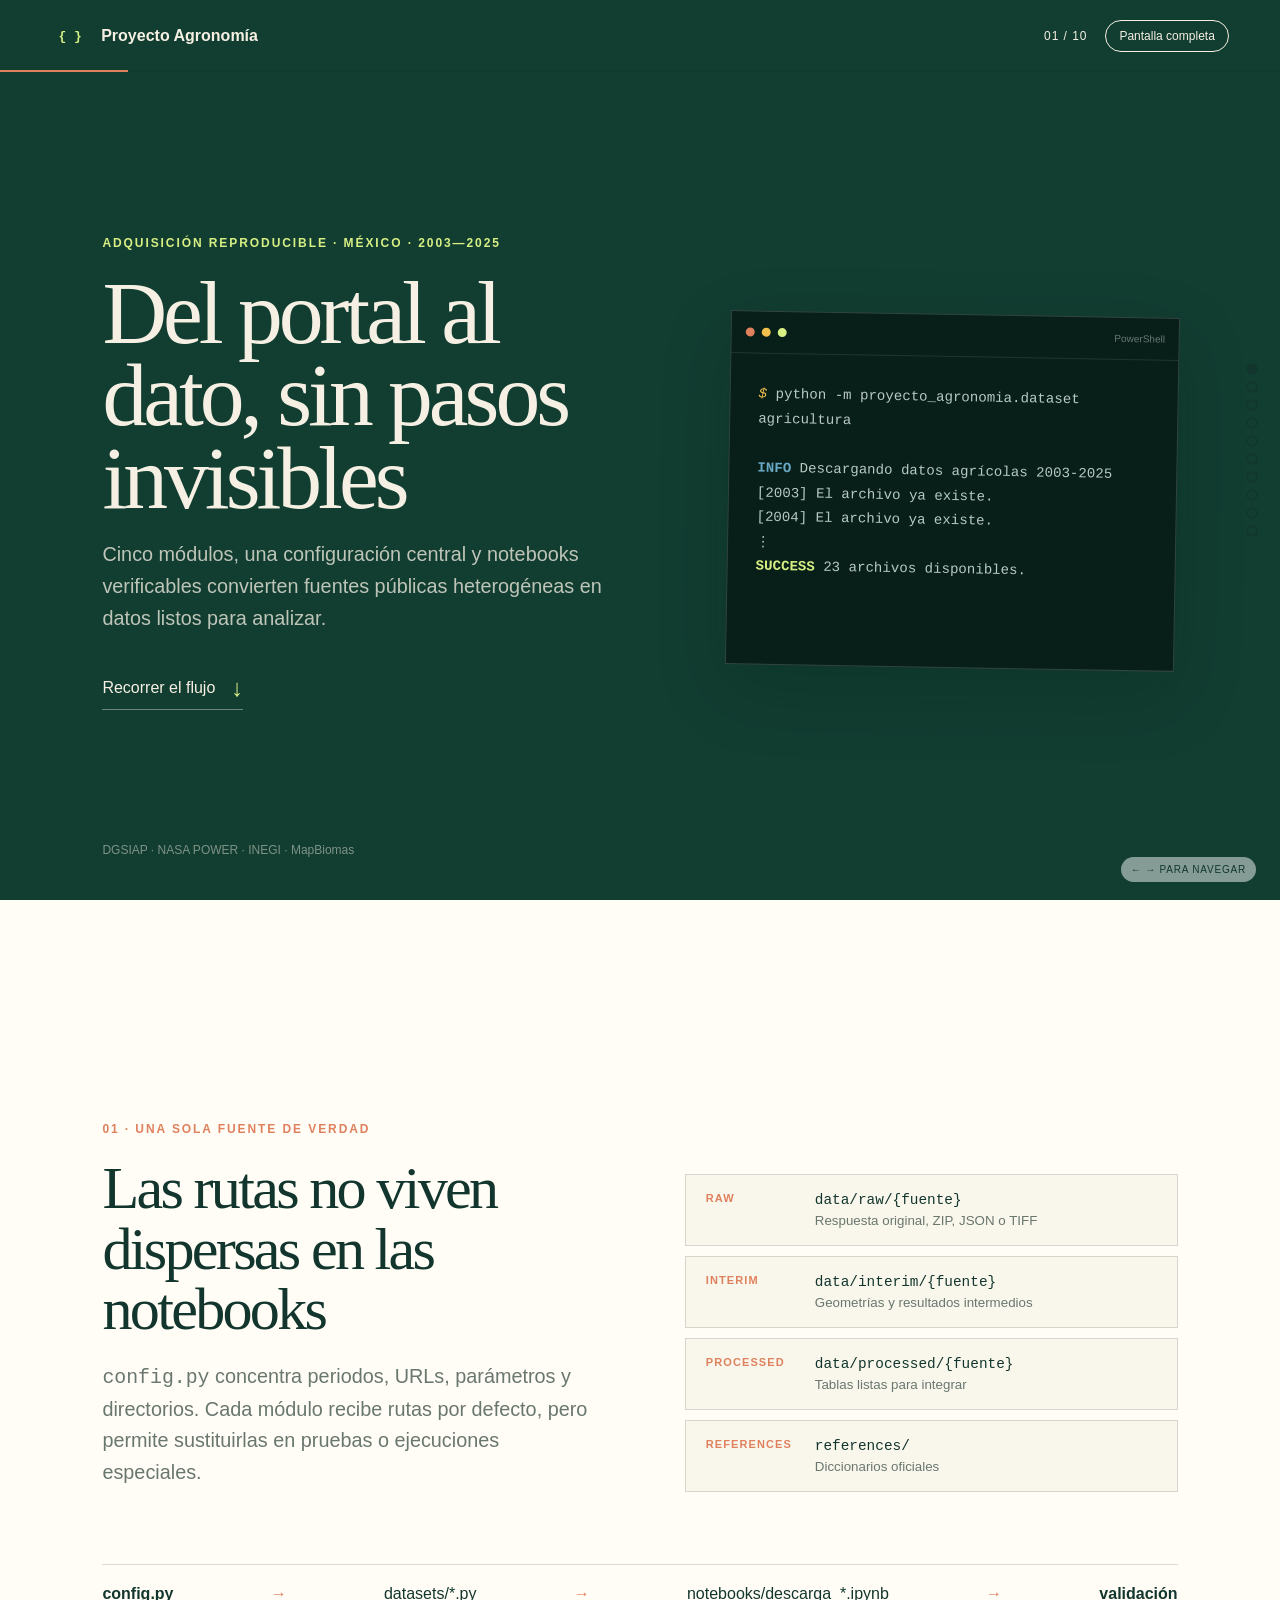
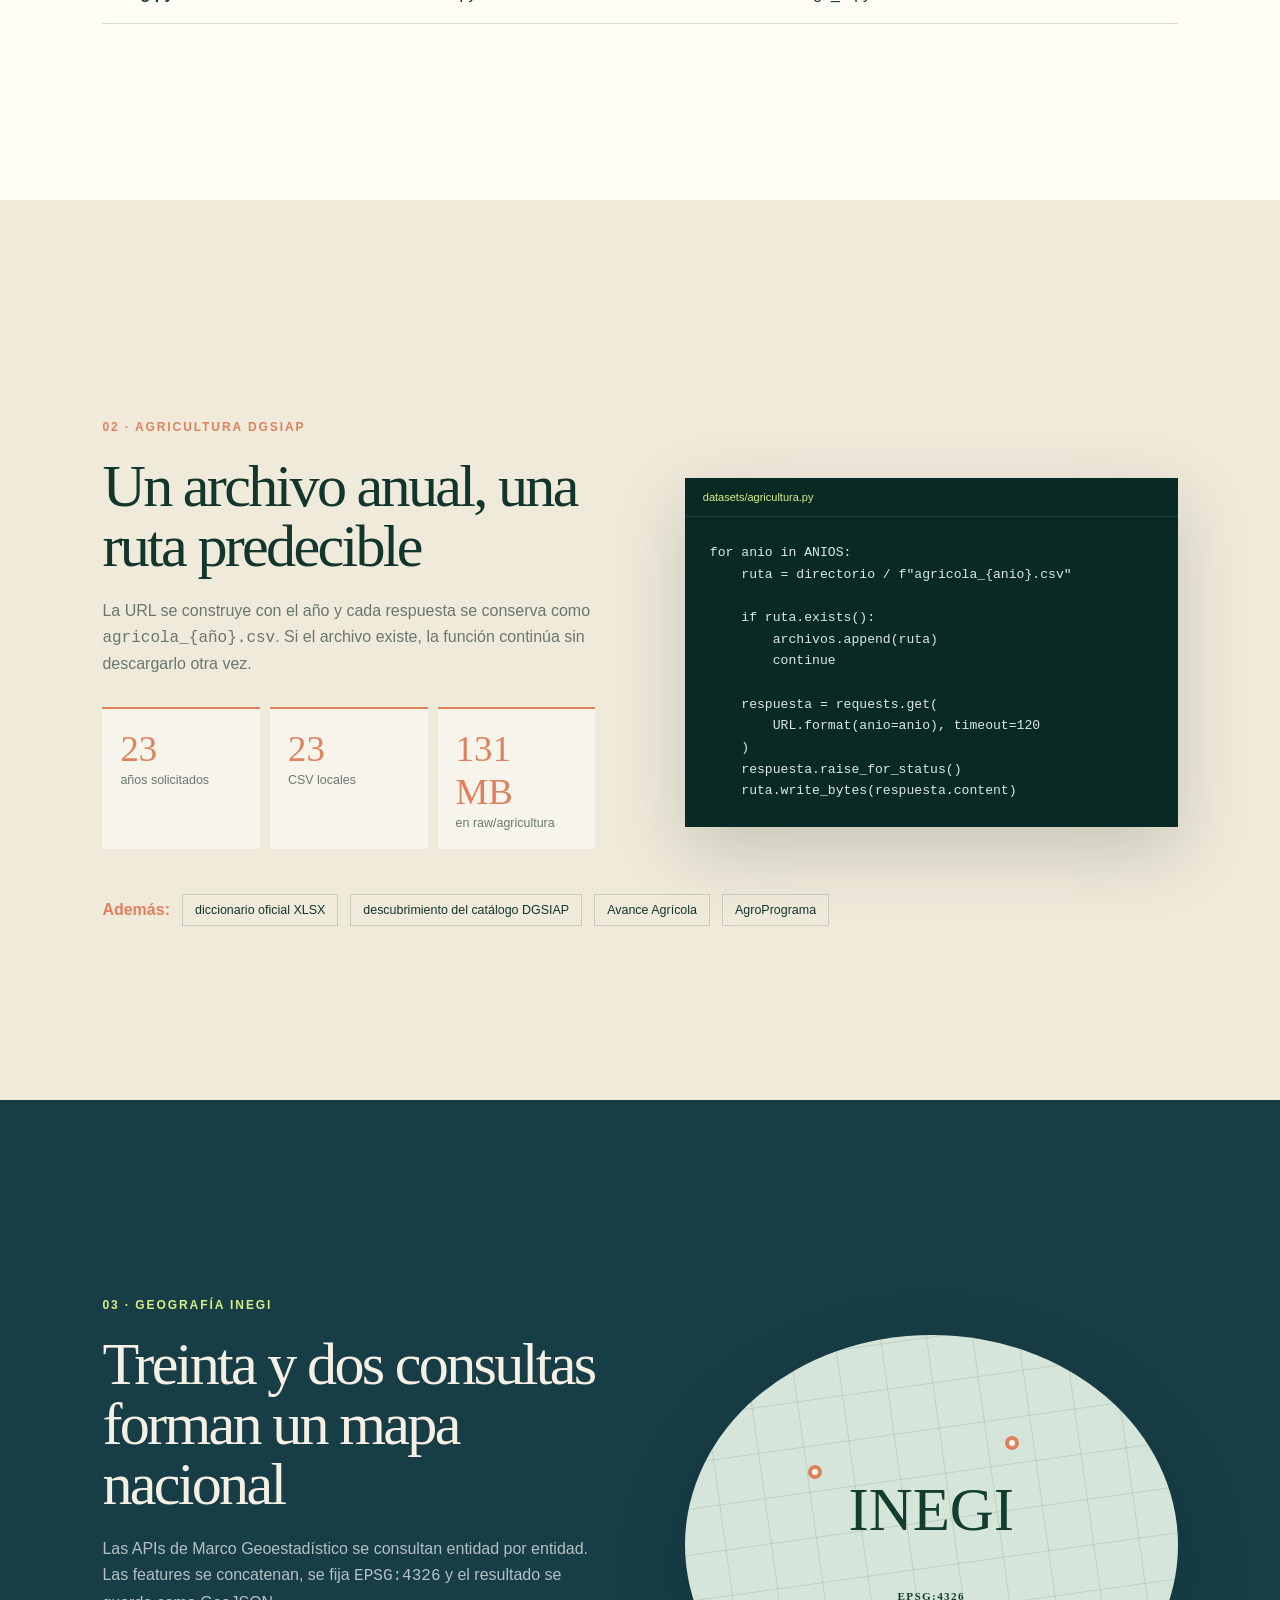
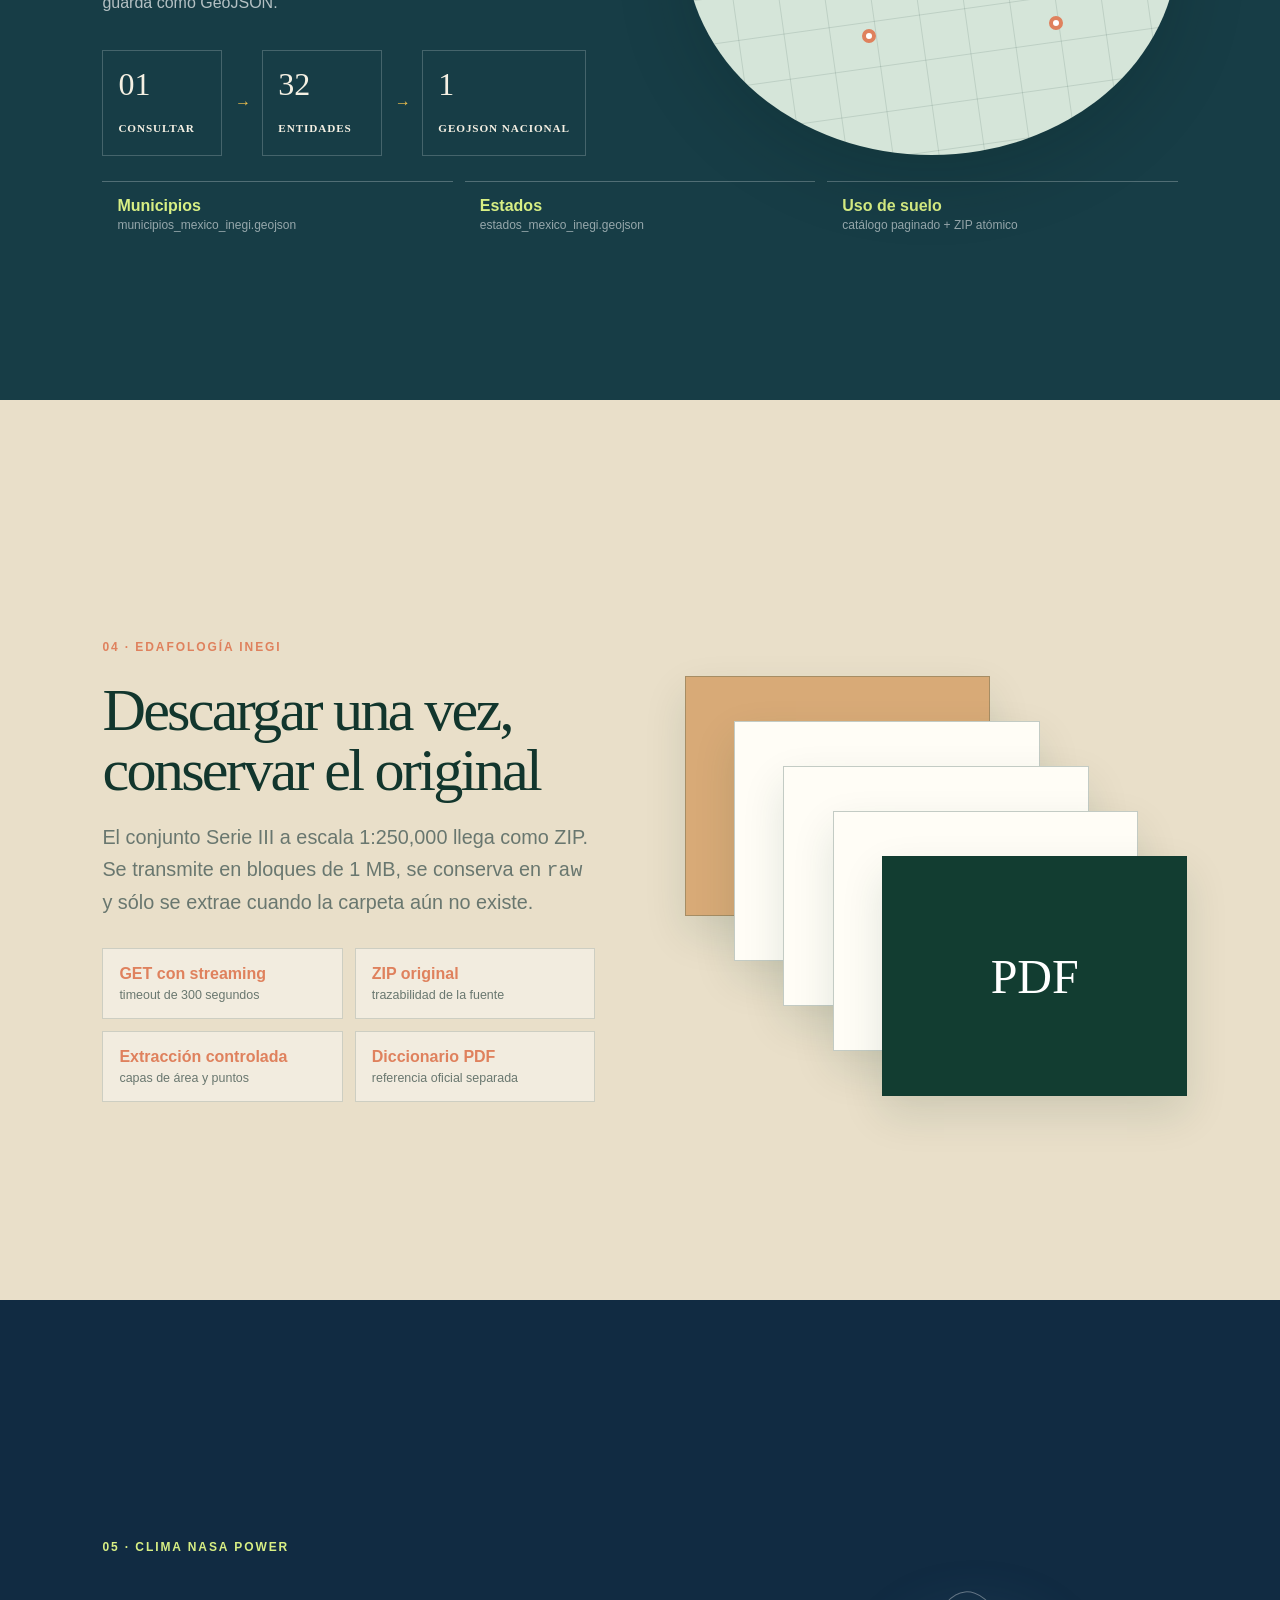
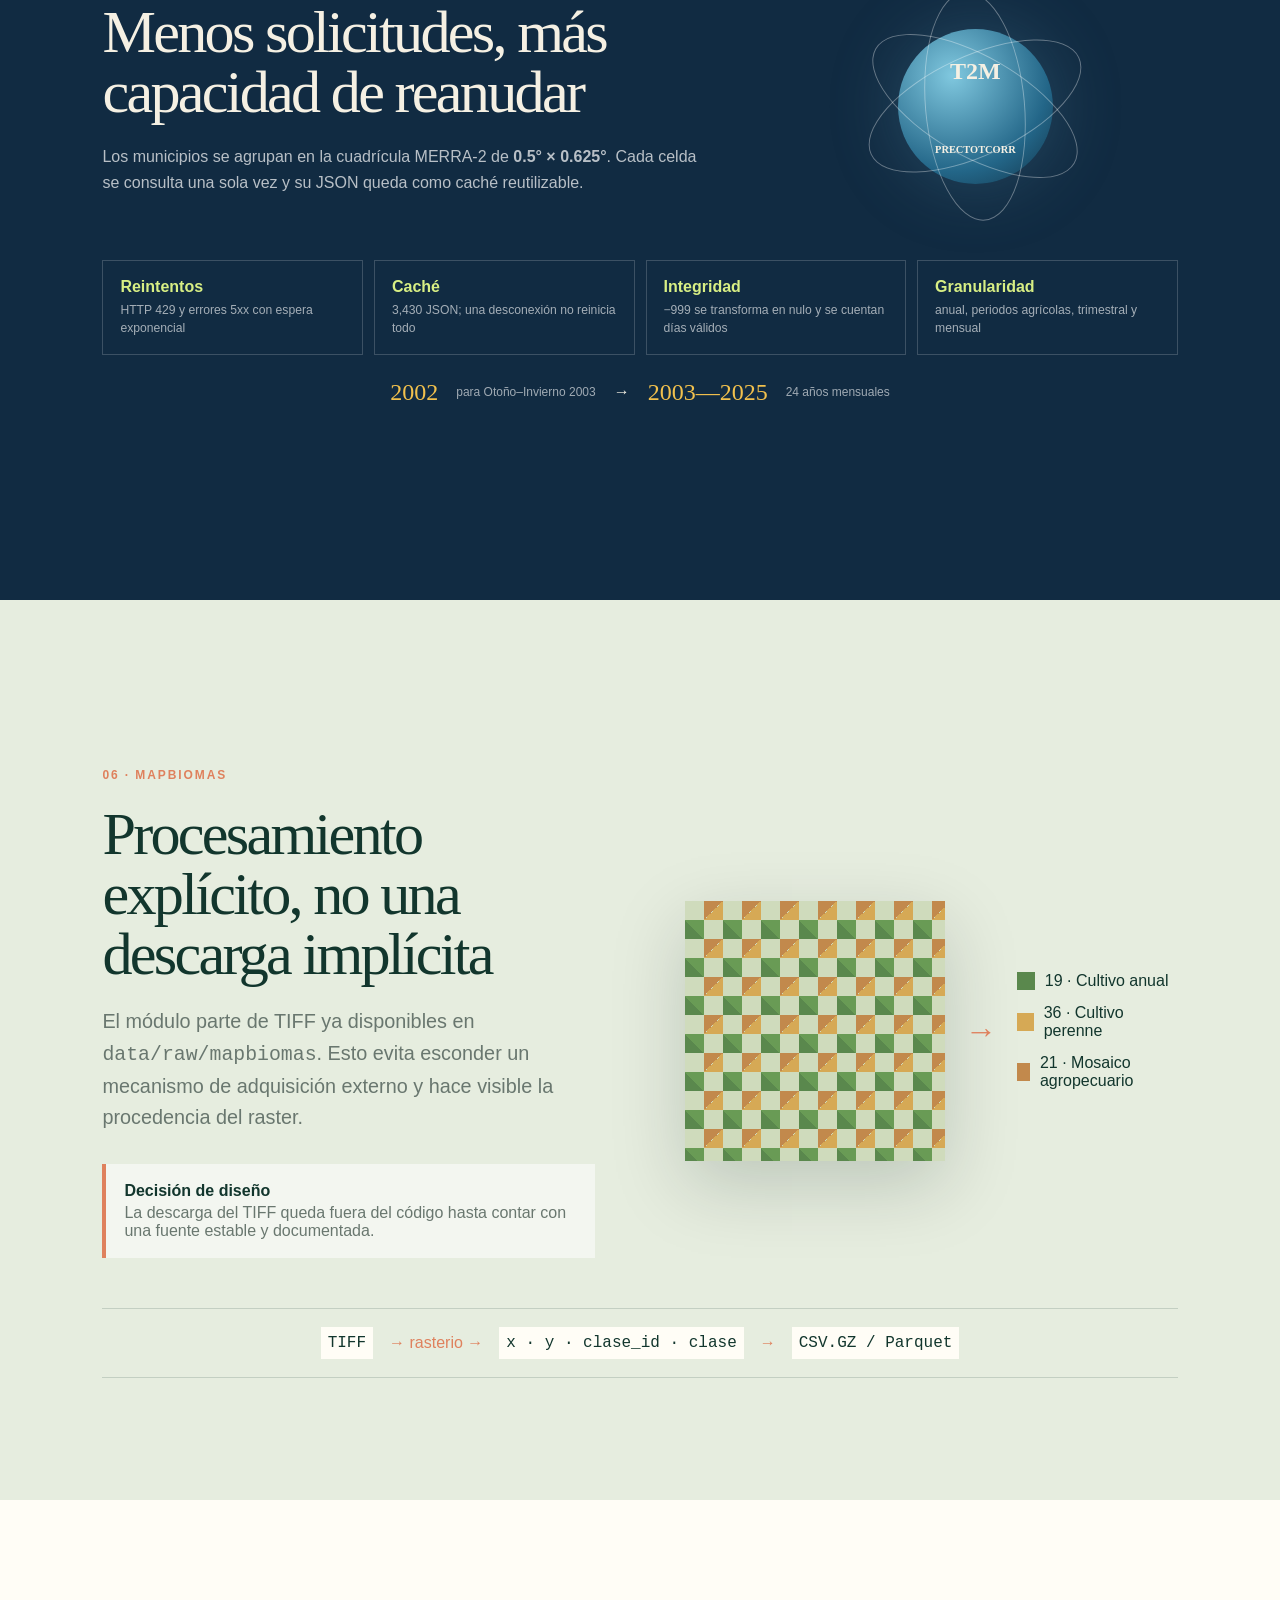
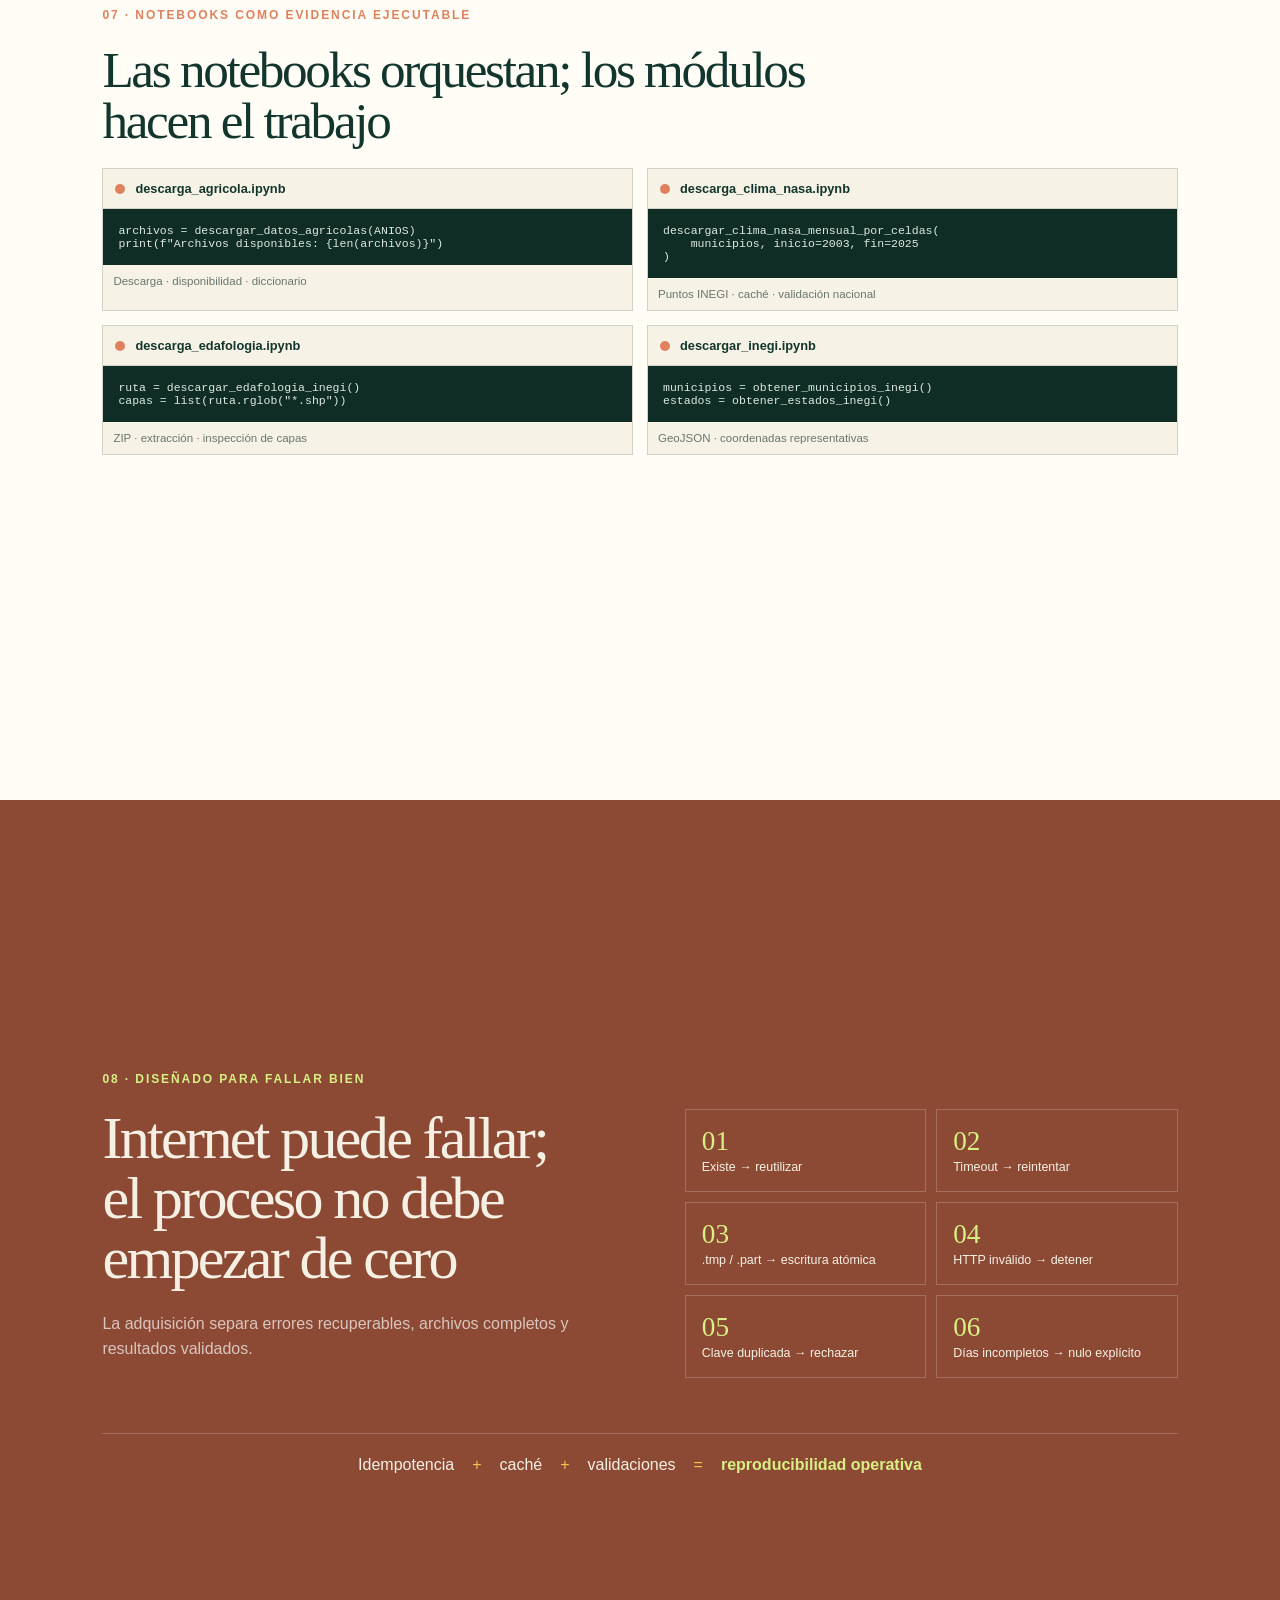
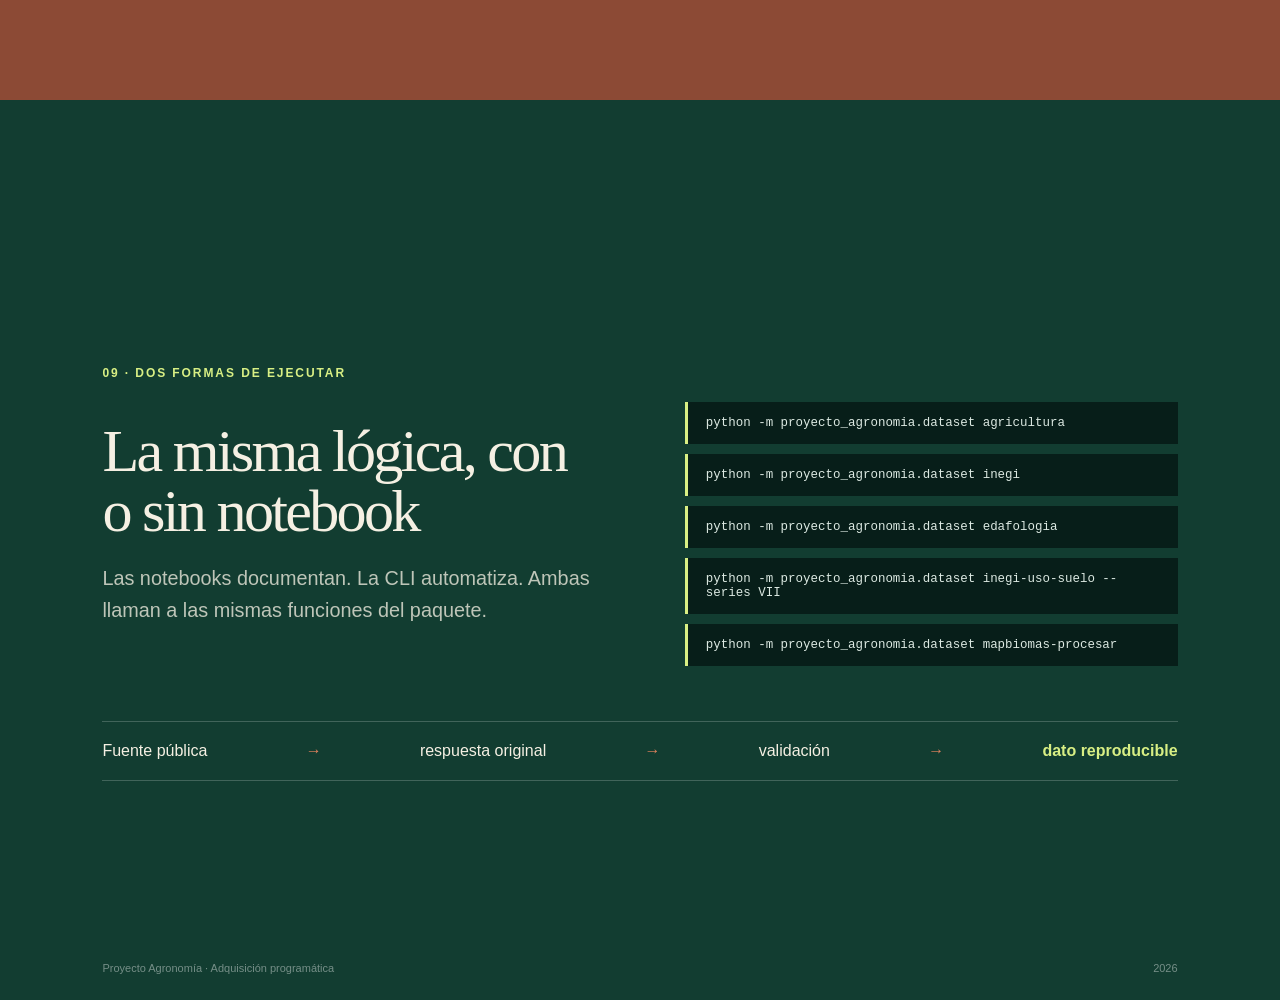
==== reports/descarga_programatica/index.html @ af489d4d "presentaciones" ====
<!doctype html>
<html lang="es">
<head>
  <meta charset="utf-8">
  <meta name="viewport" content="width=device-width, initial-scale=1">
  <meta name="description" content="Presentación técnica sobre la adquisición programática y reproducible de datos del proyecto de agronomía.">
  <title>Del portal al dato · Descarga programática</title>
  <link rel="stylesheet" href="styles.css">
</head>
<body>
  <header class="chrome">
    <a class="brand" href="#inicio"><span class="brand-mark">{ }</span><span>Proyecto Agronomía</span></a>
    <div class="chrome-actions"><span id="counter">01 / 10</span><button id="fullscreen" type="button">Pantalla completa</button></div>
    <div class="progress"><span id="progress-bar"></span></div>
  </header>

  <nav class="rail" aria-label="Secciones">
    <a href="#inicio" aria-label="Inicio"></a><a href="#arquitectura" aria-label="Arquitectura"></a>
    <a href="#agricultura" aria-label="Agricultura"></a><a href="#inegi" aria-label="INEGI"></a>
    <a href="#edafologia" aria-label="Edafología"></a><a href="#nasa" aria-label="NASA POWER"></a>
    <a href="#mapbiomas" aria-label="MapBiomas"></a><a href="#notebooks" aria-label="Notebooks"></a>
    <a href="#resiliencia" aria-label="Resiliencia"></a><a href="#reproducir" aria-label="Reproducir"></a>
  </nav>

  <main>
    <section id="inicio" class="slide hero">
      <div class="eyebrow">Adquisición reproducible · México · 2003—2025</div>
      <div class="hero-grid">
        <div>
          <h1>Del portal al dato, sin pasos invisibles</h1>
          <p class="lead">Cinco módulos, una configuración central y notebooks verificables convierten fuentes públicas heterogéneas en datos listos para analizar.</p>
          <a class="next-link" href="#arquitectura">Recorrer el flujo <span>↓</span></a>
        </div>
        <div class="terminal" aria-label="Ejemplo de ejecución">
          <div class="terminal-bar"><i></i><i></i><i></i><span>PowerShell</span></div>
          <pre><em>$</em> python -m proyecto_agronomia.dataset agricultura

<b>INFO</b> Descargando datos agrícolas 2003-2025
<span>[2003] El archivo ya existe.</span>
<span>[2004] El archivo ya existe.</span>
⋮
<strong>SUCCESS</strong> 23 archivos disponibles.</pre>
        </div>
      </div>
      <p class="source-note">DGSIAP · NASA POWER · INEGI · MapBiomas</p>
    </section>

    <section id="arquitectura" class="slide paper">
      <div class="section-number">01 · Una sola fuente de verdad</div>
      <div class="split">
        <div><h2>Las rutas no viven dispersas en las notebooks</h2><p class="lead dark"><code>config.py</code> concentra periodos, URLs, parámetros y directorios. Cada módulo recibe rutas por defecto, pero permite sustituirlas en pruebas o ejecuciones especiales.</p></div>
        <div class="config-card">
          <div><span>RAW</span><code>data/raw/{fuente}</code><small>Respuesta original, ZIP, JSON o TIFF</small></div>
          <div><span>INTERIM</span><code>data/interim/{fuente}</code><small>Geometrías y resultados intermedios</small></div>
          <div><span>PROCESSED</span><code>data/processed/{fuente}</code><small>Tablas listas para integrar</small></div>
          <div><span>REFERENCES</span><code>references/</code><small>Diccionarios oficiales</small></div>
        </div>
      </div>
      <div class="flow" aria-label="Flujo de adquisición"><b>config.py</b><i>→</i><span>datasets/*.py</span><i>→</i><span>notebooks/descarga_*.ipynb</span><i>→</i><strong>validación</strong></div>
    </section>

    <section id="agricultura" class="slide agriculture">
      <div class="section-number">02 · Agricultura DGSIAP</div>
      <div class="source-layout">
        <div>
          <h2>Un archivo anual, una ruta predecible</h2>
          <p>La URL se construye con el año y cada respuesta se conserva como <code>agricola_{año}.csv</code>. Si el archivo existe, la función continúa sin descargarlo otra vez.</p>
          <div class="kpis"><article><strong>23</strong><span>años solicitados</span></article><article><strong>23</strong><span>CSV locales</span></article><article><strong>131 MB</strong><span>en raw/agricultura</span></article></div>
        </div>
        <div class="code-card"><div class="file-label">datasets/agricultura.py</div><pre><code>for anio in ANIOS:
    ruta = directorio / f"agricola_{anio}.csv"

    if ruta.exists():
        archivos.append(ruta)
        continue

    respuesta = requests.get(
        URL.format(anio=anio), timeout=120
    )
    respuesta.raise_for_status()
    ruta.write_bytes(respuesta.content)</code></pre></div>
      </div>
      <div class="evidence"><b>Además:</b><span>diccionario oficial XLSX</span><span>descubrimiento del catálogo DGSIAP</span><span>Avance Agrícola</span><span>AgroPrograma</span></div>
    </section>

    <section id="inegi" class="slide geo-slide">
      <div class="section-number light">03 · Geografía INEGI</div>
      <div class="source-layout">
        <div>
          <h2>Treinta y dos consultas forman un mapa nacional</h2>
          <p>Las APIs de Marco Geoestadístico se consultan entidad por entidad. Las features se concatenan, se fija <code>EPSG:4326</code> y el resultado se guarda como GeoJSON.</p>
          <div class="geo-steps"><span>01<br><b>consultar</b></span><i>→</i><span>32<br><b>entidades</b></span><i>→</i><span>1<br><b>GeoJSON nacional</b></span></div>
        </div>
        <div class="map-motif" aria-hidden="true"><div class="map-grid"></div><span class="pin p1"></span><span class="pin p2"></span><span class="pin p3"></span><span class="pin p4"></span><b>INEGI<br><small>EPSG:4326</small></b></div>
      </div>
      <div class="dual-note"><article><b>Municipios</b><span>municipios_mexico_inegi.geojson</span></article><article><b>Estados</b><span>estados_mexico_inegi.geojson</span></article><article><b>Uso de suelo</b><span>catálogo paginado + ZIP atómico</span></article></div>
    </section>

    <section id="edafologia" class="slide soil-slide">
      <div class="section-number">04 · Edafología INEGI</div>
      <div class="soil-layout">
        <div>
          <h2>Descargar una vez, conservar el original</h2>
          <p class="lead dark">El conjunto Serie III a escala 1:250,000 llega como ZIP. Se transmite en bloques de 1 MB, se conserva en <code>raw</code> y sólo se extrae cuando la carpeta aún no existe.</p>
          <ol class="pipeline-list"><li><b>GET con streaming</b><span>timeout de 300 segundos</span></li><li><b>ZIP original</b><span>trazabilidad de la fuente</span></li><li><b>Extracción controlada</b><span>capas de área y puntos</span></li><li><b>Diccionario PDF</b><span>referencia oficial separada</span></li></ol>
        </div>
        <div class="soil-stack"><div>ZIP<br><small>487.5 MB en raw</small></div><div>SHP</div><div>DBF</div><div>PRJ</div><div>PDF</div></div>
      </div>
    </section>

    <section id="nasa" class="slide nasa-slide">
      <div class="section-number light">05 · Clima NASA POWER</div>
      <div class="nasa-grid">
        <div><h2>Menos solicitudes, más capacidad de reanudar</h2><p>Los municipios se agrupan en la cuadrícula MERRA-2 de <b>0.5° × 0.625°</b>. Cada celda se consulta una sola vez y su JSON queda como caché reutilizable.</p></div>
        <div class="orbit"><div class="earth">T2M<br><span>PRECTOTCORR</span></div><i></i><i></i><i></i></div>
      </div>
      <div class="nasa-cards">
        <article><b>Reintentos</b><span>HTTP 429 y errores 5xx con espera exponencial</span></article>
        <article><b>Caché</b><span>3,430 JSON; una desconexión no reinicia todo</span></article>
        <article><b>Integridad</b><span>−999 se transforma en nulo y se cuentan días válidos</span></article>
        <article><b>Granularidad</b><span>anual, periodos agrícolas, trimestral y mensual</span></article>
      </div>
      <div class="calendar"><span>2002</span><i>para Otoño–Invierno 2003</i><b>→</b><span>2003—2025</span><i>24 años mensuales</i></div>
    </section>

    <section id="mapbiomas" class="slide mapbiomas-slide">
      <div class="section-number">06 · MapBiomas</div>
      <div class="split">
        <div><h2>Procesamiento explícito, no una descarga implícita</h2><p class="lead dark">El módulo parte de TIFF ya disponibles en <code>data/raw/mapbiomas</code>. Esto evita esconder un mecanismo de adquisición externo y hace visible la procedencia del raster.</p><div class="truth-note"><b>Decisión de diseño</b><span>La descarga del TIFF queda fuera del código hasta contar con una fuente estable y documentada.</span></div></div>
        <div class="raster-demo"><div class="pixels"></div><div class="raster-arrow">→</div><div class="class-list"><span><i class="annual"></i>19 · Cultivo anual</span><span><i class="perennial"></i>36 · Cultivo perenne</span><span><i class="mosaic"></i>21 · Mosaico agropecuario</span></div></div>
      </div>
      <div class="output-line"><code>TIFF</code><i>→ rasterio →</i><code>x · y · clase_id · clase</code><i>→</i><code>CSV.GZ / Parquet</code></div>
    </section>

    <section id="notebooks" class="slide notebook-slide">
      <div class="section-number">07 · Notebooks como evidencia ejecutable</div>
      <h2>Las notebooks orquestan; los módulos hacen el trabajo</h2>
      <div class="notebook-grid">
        <article><div class="nb-head"><i></i><b>descarga_agricola.ipynb</b></div><pre><code>archivos = descargar_datos_agricolas(ANIOS)
print(f"Archivos disponibles: {len(archivos)}")</code></pre><span>Descarga · disponibilidad · diccionario</span></article>
        <article><div class="nb-head"><i></i><b>descarga_clima_nasa.ipynb</b></div><pre><code>descargar_clima_nasa_mensual_por_celdas(
    municipios, inicio=2003, fin=2025
)</code></pre><span>Puntos INEGI · caché · validación nacional</span></article>
        <article><div class="nb-head"><i></i><b>descarga_edafologia.ipynb</b></div><pre><code>ruta = descargar_edafologia_inegi()
capas = list(ruta.rglob("*.shp"))</code></pre><span>ZIP · extracción · inspección de capas</span></article>
        <article><div class="nb-head"><i></i><b>descargar_inegi.ipynb</b></div><pre><code>municipios = obtener_municipios_inegi()
estados = obtener_estados_inegi()</code></pre><span>GeoJSON · coordenadas representativas</span></article>
      </div>
    </section>

    <section id="resiliencia" class="slide resilience-slide">
      <div class="section-number light">08 · Diseñado para fallar bien</div>
      <div class="resilience-layout">
        <div><h2>Internet puede fallar; el proceso no debe empezar de cero</h2><p>La adquisición separa errores recuperables, archivos completos y resultados validados.</p></div>
        <div class="checks"><article><b>01</b><span>Existe → reutilizar</span></article><article><b>02</b><span>Timeout → reintentar</span></article><article><b>03</b><span>.tmp / .part → escritura atómica</span></article><article><b>04</b><span>HTTP inválido → detener</span></article><article><b>05</b><span>Clave duplicada → rechazar</span></article><article><b>06</b><span>Días incompletos → nulo explícito</span></article></div>
      </div>
      <div class="principle">Idempotencia <i>+</i> caché <i>+</i> validaciones <i>=</i> <strong>reproducibilidad operativa</strong></div>
    </section>

    <section id="reproducir" class="slide final">
      <div class="section-number light">09 · Dos formas de ejecutar</div>
      <div class="final-grid">
        <div><h2>La misma lógica, con o sin notebook</h2><p class="lead">Las notebooks documentan. La CLI automatiza. Ambas llaman a las mismas funciones del paquete.</p></div>
        <div class="commands"><code>python -m proyecto_agronomia.dataset agricultura</code><code>python -m proyecto_agronomia.dataset inegi</code><code>python -m proyecto_agronomia.dataset edafologia</code><code>python -m proyecto_agronomia.dataset inegi-uso-suelo --series VII</code><code>python -m proyecto_agronomia.dataset mapbiomas-procesar</code></div>
      </div>
      <div class="closing"><span>Fuente pública</span><i>→</i><span>respuesta original</span><i>→</i><span>validación</span><i>→</i><b>dato reproducible</b></div>
      <footer><span>Proyecto Agronomía · Adquisición programática</span><span>2026</span></footer>
    </section>
  </main>
  <div class="keyboard-hint">← → para navegar</div>
  <script src="app.js"></script>
</body>
</html>
---- reports/descarga_programatica/styles.css ----
:root{--ink:#12362d;--forest:#123d31;--deep:#092a24;--cream:#f5f0e3;--paper:#fffdf6;--clay:#df815d;--lime:#d8ef84;--gold:#f2c14d;--blue:#69a9c5;--muted:#69776f;--line:rgba(18,54,45,.16);--shadow:0 24px 70px rgba(5,30,24,.18)}
*{box-sizing:border-box}html{scroll-behavior:smooth;scroll-snap-type:y mandatory}body{margin:0;color:var(--ink);background:var(--cream);font-family:Inter,Aptos,"Segoe UI",sans-serif}button,a{font:inherit}.chrome{position:fixed;inset:0 0 auto;height:72px;padding:0 4vw;display:flex;align-items:center;justify-content:space-between;z-index:20;color:var(--ink)}.brand{display:flex;align-items:center;gap:12px;color:inherit;text-decoration:none;font-weight:750}.brand-mark{display:grid;place-items:center;width:38px;height:38px;border-radius:50%;color:var(--lime);background:var(--forest);font:700 13px ui-monospace,monospace}.chrome-actions{display:flex;align-items:center;gap:18px;font-size:12px;letter-spacing:.08em;text-transform:uppercase}.chrome button{border:1px solid currentColor;border-radius:999px;background:transparent;color:inherit;padding:8px 13px;cursor:pointer}.progress{position:absolute;left:0;right:0;bottom:0;height:2px;background:rgba(18,54,45,.12)}.progress span{display:block;height:100%;background:var(--clay);transition:width .35s}.rail{position:fixed;right:24px;top:50%;transform:translateY(-50%);display:grid;gap:10px;z-index:30}.rail a{width:8px;height:8px;border:1px solid currentColor;border-radius:50%;color:var(--ink);opacity:.42}.rail a.active{opacity:1;background:currentColor;transform:scale(1.4)}
.slide{min-height:100vh;scroll-snap-align:start;position:relative;padding:108px 8vw 62px;overflow:hidden;display:flex;flex-direction:column;justify-content:center}.section-number,.eyebrow{margin-bottom:22px;color:var(--clay);font-size:12px;font-weight:800;text-transform:uppercase;letter-spacing:.16em}.section-number.light{color:var(--lime)}h1,h2{font-family:Georgia,"Times New Roman",serif;letter-spacing:-.045em;font-weight:500}h1{max-width:800px;margin:0;font-size:clamp(3.5rem,7vw,7.3rem);line-height:.92}h2{max-width:820px;margin:0 0 22px;font-size:clamp(2.5rem,4.7vw,5rem);line-height:1}.lead{max-width:720px;font-size:clamp(1.05rem,1.55vw,1.4rem);line-height:1.6;color:rgba(245,240,227,.76)}.lead.dark{color:var(--muted)}p{line-height:1.6}code,pre{font-family:"Cascadia Code",Consolas,monospace}.hero{color:var(--cream);background:var(--forest)}.hero-grid{display:grid;grid-template-columns:1.1fr .9fr;gap:6vw;align-items:center}.hero .eyebrow{color:var(--lime)}.next-link{display:inline-flex;gap:16px;align-items:center;margin-top:20px;color:var(--cream);text-decoration:none;border-bottom:1px solid rgba(245,240,227,.4);padding-bottom:7px}.next-link span{color:var(--lime);font-size:1.5rem}.source-note{position:absolute;bottom:28px;color:rgba(245,240,227,.48);font-size:12px}.terminal{border:1px solid rgba(255,255,255,.17);background:#071e19;box-shadow:var(--shadow);transform:rotate(1deg)}.terminal-bar{height:42px;padding:0 14px;display:flex;gap:7px;align-items:center;border-bottom:1px solid rgba(255,255,255,.1)}.terminal-bar i{width:9px;height:9px;border-radius:50%;background:var(--clay)}.terminal-bar i:nth-child(2){background:var(--gold)}.terminal-bar i:nth-child(3){background:var(--lime)}.terminal-bar span{margin-left:auto;color:rgba(255,255,255,.4);font-size:10px}.terminal pre{margin:0;padding:28px;min-height:310px;color:#b8c9c2;font-size:clamp(.75rem,1.1vw,.95rem);line-height:1.75;white-space:pre-wrap}.terminal em{color:var(--gold)}.terminal b{color:var(--blue)}.terminal strong{color:var(--lime)}
.paper{background:var(--paper)}.split,.source-layout,.soil-layout,.resilience-layout,.final-grid{display:grid;grid-template-columns:1fr 1fr;gap:7vw;align-items:center}.config-card{display:grid;gap:10px}.config-card>div{display:grid;grid-template-columns:95px 1fr;gap:5px 14px;padding:17px 20px;border:1px solid var(--line);background:rgba(245,240,227,.55)}.config-card span{grid-row:1/3;color:var(--clay);font-weight:800;font-size:11px;letter-spacing:.1em}.config-card code{font-size:.9rem}.config-card small{color:var(--muted)}.flow{margin-top:55px;padding:20px 0;display:flex;justify-content:space-between;align-items:center;border-block:1px solid var(--line)}.flow i,.output-line i,.closing i{color:var(--clay);font-style:normal}.agriculture{background:#f0eadb}.source-layout p{max-width:720px;color:var(--muted)}.kpis{display:grid;grid-template-columns:repeat(3,1fr);gap:10px;margin-top:30px}.kpis article{padding:18px;border-top:2px solid var(--clay);background:rgba(255,255,255,.45)}.kpis strong{display:block;font:500 2.3rem Georgia;color:var(--clay)}.kpis span{font-size:.78rem;color:var(--muted)}.code-card{background:var(--deep);color:#dce9e2;box-shadow:var(--shadow)}.file-label{padding:13px 18px;border-bottom:1px solid rgba(255,255,255,.1);color:var(--lime);font-size:11px}.code-card pre{margin:0;padding:25px;overflow:auto;font-size:.82rem;line-height:1.65}.evidence{display:flex;gap:12px;align-items:center;margin-top:45px;flex-wrap:wrap}.evidence span{padding:8px 12px;border:1px solid var(--line);font-size:.78rem}.evidence b{color:var(--clay)}
.geo-slide{color:var(--cream);background:#173d46}.geo-slide p{color:rgba(255,255,255,.68)}.geo-steps{display:flex;align-items:center;gap:12px;margin-top:35px}.geo-steps span{min-width:120px;padding:15px;border:1px solid rgba(255,255,255,.2);font:500 2rem Georgia}.geo-steps b{font:700 .7rem Inter;text-transform:uppercase;letter-spacing:.08em}.geo-steps i{color:var(--gold)}.map-motif{height:420px;position:relative;border-radius:50%;overflow:hidden;background:#d5e5d9;box-shadow:var(--shadow)}.map-grid{position:absolute;inset:0;background-image:linear-gradient(rgba(18,54,45,.12) 1px,transparent 1px),linear-gradient(90deg,rgba(18,54,45,.12) 1px,transparent 1px);background-size:38px 38px;transform:rotate(-8deg) scale(1.2)}.map-motif>b{position:absolute;left:50%;top:50%;transform:translate(-50%,-50%);color:var(--forest);font:500 3.8rem Georgia;text-align:center}.map-motif small{font:700 .7rem Inter;letter-spacing:.12em}.pin{position:absolute;width:14px;height:14px;border:4px solid var(--clay);border-radius:50%;background:#fff}.p1{left:25%;top:31%}.p2{left:65%;top:24%}.p3{left:36%;top:70%}.p4{left:74%;top:67%}.dual-note{display:grid;grid-template-columns:repeat(3,1fr);gap:12px;margin-top:25px}.dual-note article{padding:15px;border-top:1px solid rgba(255,255,255,.25)}.dual-note b{display:block;color:var(--lime)}.dual-note span{font-size:.75rem;color:rgba(255,255,255,.55)}
.soil-slide{background:#e9dfc9}.pipeline-list{list-style:none;padding:0;margin:30px 0 0;display:grid;grid-template-columns:1fr 1fr;gap:12px}.pipeline-list li{padding:16px;border:1px solid var(--line);background:rgba(255,255,255,.4)}.pipeline-list b,.pipeline-list span{display:block}.pipeline-list b{color:var(--clay)}.pipeline-list span{margin-top:5px;color:var(--muted);font-size:.78rem}.soil-stack{height:430px;position:relative}.soil-stack div{position:absolute;display:grid;place-items:center;width:62%;height:240px;border:1px solid rgba(18,54,45,.25);background:var(--paper);box-shadow:0 18px 40px rgba(18,54,45,.12);font:500 3rem Georgia}.soil-stack small{font:700 .7rem Inter;color:var(--muted)}.soil-stack div:nth-child(1){left:0;top:0;background:#d8aa77}.soil-stack div:nth-child(2){left:10%;top:45px}.soil-stack div:nth-child(3){left:20%;top:90px}.soil-stack div:nth-child(4){left:30%;top:135px}.soil-stack div:nth-child(5){left:40%;top:180px;background:var(--forest);color:white}
.nasa-slide{color:var(--cream);background:#112b42}.nasa-grid{display:grid;grid-template-columns:1.2fr .8fr;gap:5vw;align-items:center}.nasa-grid p{max-width:750px;color:rgba(255,255,255,.7)}.orbit{height:260px;position:relative;display:grid;place-items:center}.earth{width:155px;height:155px;border-radius:50%;display:grid;place-items:center;text-align:center;background:radial-gradient(circle at 35% 30%,#80c8df,#236688 65%,#123348);box-shadow:0 0 70px rgba(105,169,197,.25);font:600 1.5rem Georgia}.earth span{font:700 .65rem Inter}.orbit i{position:absolute;width:230px;height:100px;border:1px solid rgba(255,255,255,.35);border-radius:50%;transform:rotate(-25deg)}.orbit i:nth-child(3){transform:rotate(30deg)}.orbit i:nth-child(4){transform:rotate(85deg)}.nasa-cards{display:grid;grid-template-columns:repeat(4,1fr);gap:11px;margin-top:24px}.nasa-cards article{padding:17px;border:1px solid rgba(255,255,255,.18)}.nasa-cards b,.nasa-cards span{display:block}.nasa-cards b{color:var(--lime)}.nasa-cards span{margin-top:6px;color:rgba(255,255,255,.62);font-size:.76rem;line-height:1.4}.calendar{display:flex;justify-content:center;gap:18px;align-items:center;margin-top:24px}.calendar span{font:500 1.5rem Georgia;color:var(--gold)}.calendar i{font-style:normal;color:rgba(255,255,255,.6);font-size:.75rem}
.mapbiomas-slide{background:#e6eddf}.truth-note{margin-top:30px;padding:18px;border-left:4px solid var(--clay);background:rgba(255,255,255,.55)}.truth-note b,.truth-note span{display:block}.truth-note span{color:var(--muted);margin-top:4px}.raster-demo{display:grid;grid-template-columns:1fr auto 1fr;gap:20px;align-items:center}.pixels{width:260px;height:260px;background-color:#cfdbbc;background-image:linear-gradient(45deg,#5a884d 25%,transparent 25%),linear-gradient(-45deg,#d6a955 25%,transparent 25%),linear-gradient(45deg,transparent 75%,#699b55 75%),linear-gradient(-45deg,transparent 75%,#c2894c 75%);background-size:38px 38px;background-position:0 0,0 19px,19px -19px,-19px 0;image-rendering:pixelated;box-shadow:var(--shadow)}.raster-arrow{font-size:2rem;color:var(--clay)}.class-list{display:grid;gap:14px}.class-list span{display:flex;align-items:center;gap:10px}.class-list i{width:18px;height:18px}.annual{background:#5a884d}.perennial{background:#d6a955}.mosaic{background:#c2894c}.output-line{display:flex;justify-content:center;align-items:center;gap:16px;margin-top:50px;padding:18px;border-block:1px solid var(--line)}.output-line code{padding:7px;background:var(--paper)}
.notebook-slide{justify-content:flex-start;background:var(--paper)}.notebook-slide h2{font-size:clamp(2.2rem,4vw,4rem)}.notebook-grid{display:grid;grid-template-columns:1fr 1fr;gap:14px}.notebook-grid article{border:1px solid var(--line);background:#f7f2e6}.nb-head{display:flex;align-items:center;gap:10px;padding:12px;border-bottom:1px solid var(--line)}.nb-head i{width:10px;height:10px;border-radius:50%;background:var(--clay)}.nb-head b{font-size:.8rem}.notebook-grid pre{margin:0;padding:15px;background:#102d25;color:#dce9e2;font-size:.72rem;overflow:auto}.notebook-grid>article>span{display:block;padding:10px;color:var(--muted);font-size:.72rem}.resilience-slide{color:var(--cream);background:#8c4a35}.resilience-layout p{color:rgba(255,255,255,.68)}.checks{display:grid;grid-template-columns:1fr 1fr;gap:10px}.checks article{padding:16px;border:1px solid rgba(255,255,255,.2)}.checks b{display:block;color:var(--lime);font:500 1.7rem Georgia}.checks span{font-size:.78rem}.principle{margin-top:55px;padding-top:22px;border-top:1px solid rgba(255,255,255,.2);display:flex;justify-content:center;gap:18px}.principle i{font-style:normal;color:var(--gold)}.principle strong{color:var(--lime)}
.final{color:var(--cream);background:var(--forest)}.commands{display:grid;gap:10px}.commands code{padding:14px 18px;background:#071e19;color:#dce9e2;border-left:3px solid var(--lime);font-size:.78rem}.closing{margin-top:55px;display:flex;justify-content:space-between;align-items:center;padding:20px 0;border-block:1px solid rgba(255,255,255,.2)}.closing b{color:var(--lime)}.final footer{position:absolute;bottom:26px;left:8vw;right:8vw;display:flex;justify-content:space-between;color:rgba(255,255,255,.42);font-size:11px}.keyboard-hint{position:fixed;bottom:18px;right:24px;z-index:30;padding:7px 10px;border-radius:999px;background:rgba(255,255,255,.75);font-size:10px;letter-spacing:.08em;text-transform:uppercase;opacity:.65}
@media(max-width:900px){html{scroll-snap-type:none}.slide{min-height:auto;padding:100px 7vw 70px}.hero-grid,.split,.source-layout,.soil-layout,.nasa-grid,.resilience-layout,.final-grid{grid-template-columns:1fr}.terminal{margin-top:25px}.kpis,.nasa-cards,.notebook-grid,.dual-note{grid-template-columns:1fr}.flow,.output-line,.closing,.principle{flex-wrap:wrap;justify-content:flex-start}.map-motif{height:340px}.soil-stack{margin-top:20px}.raster-demo{grid-template-columns:1fr}.raster-arrow{transform:rotate(90deg)}.rail,.keyboard-hint{display:none}.cycles-media img{height:auto}.geo-steps{flex-wrap:wrap}}
@media(prefers-reduced-motion:reduce){html{scroll-behavior:auto}*,*::before,*::after{transition:none!important}}
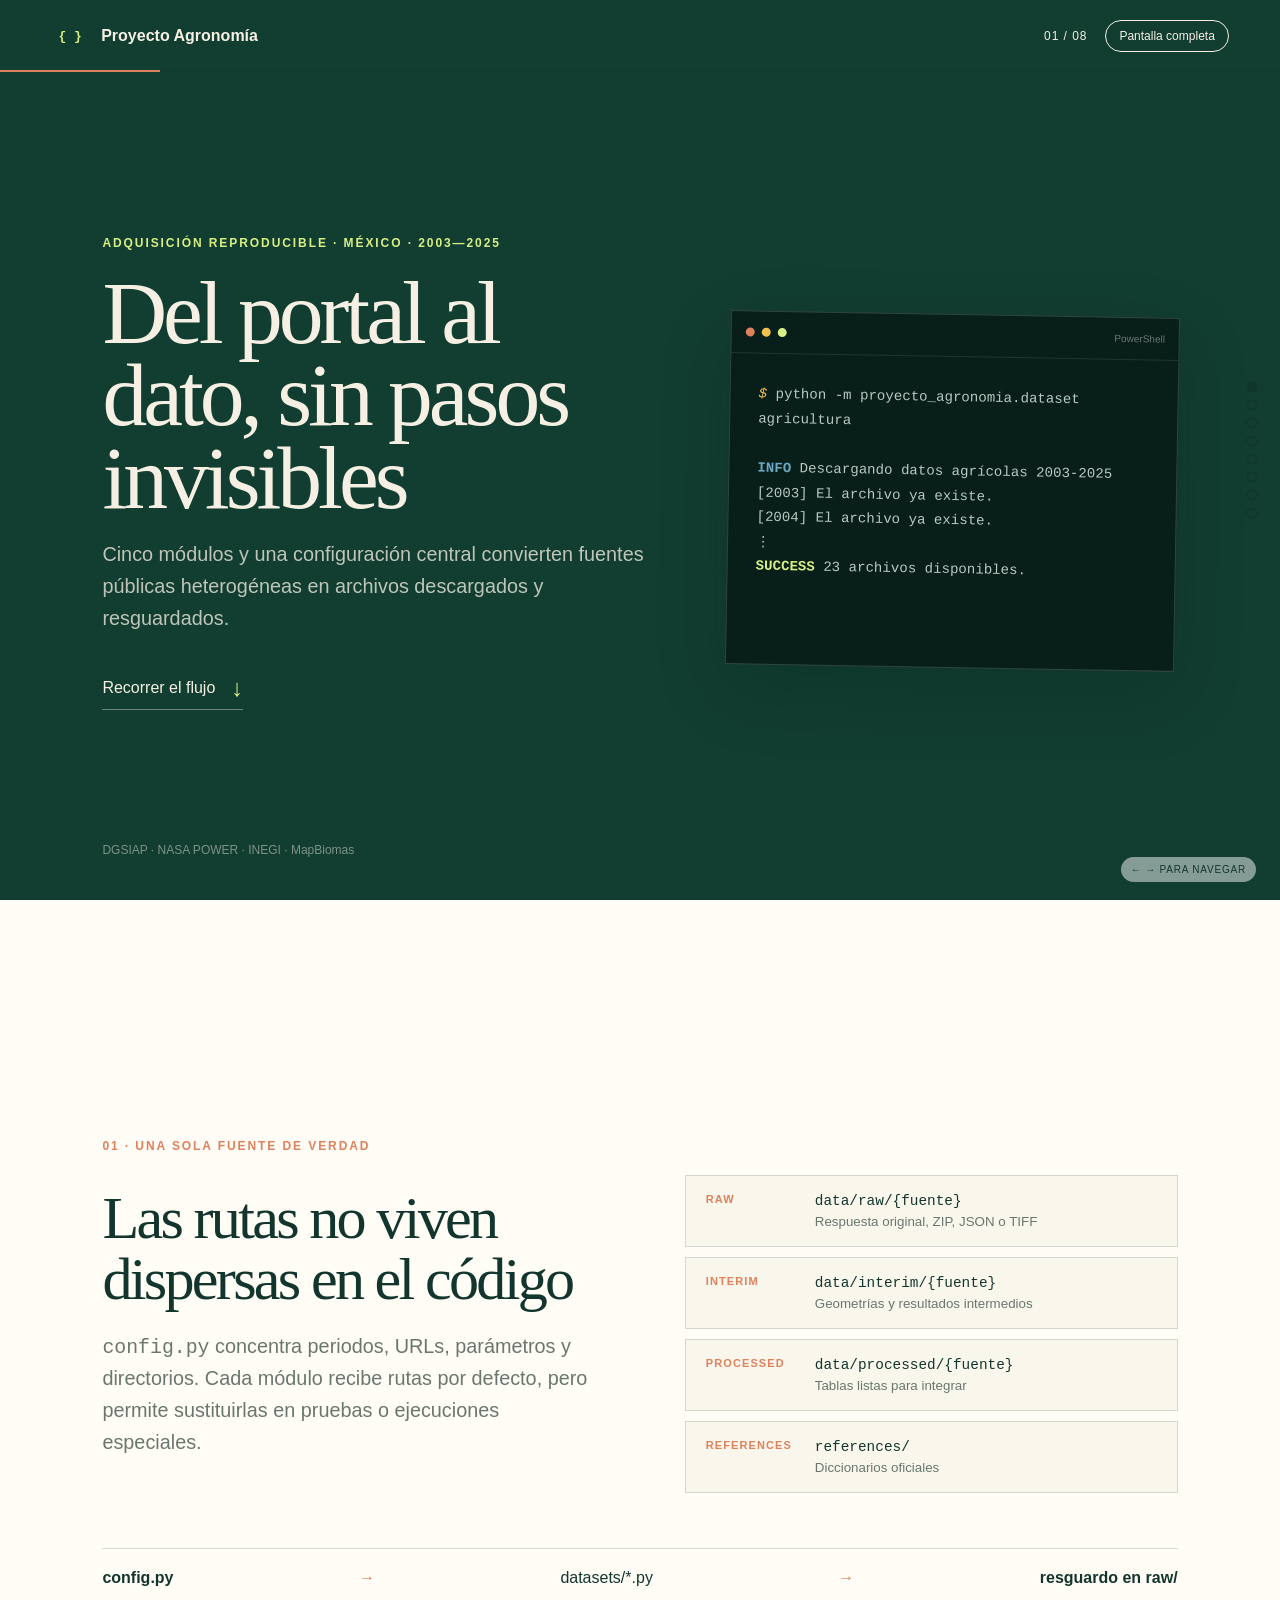
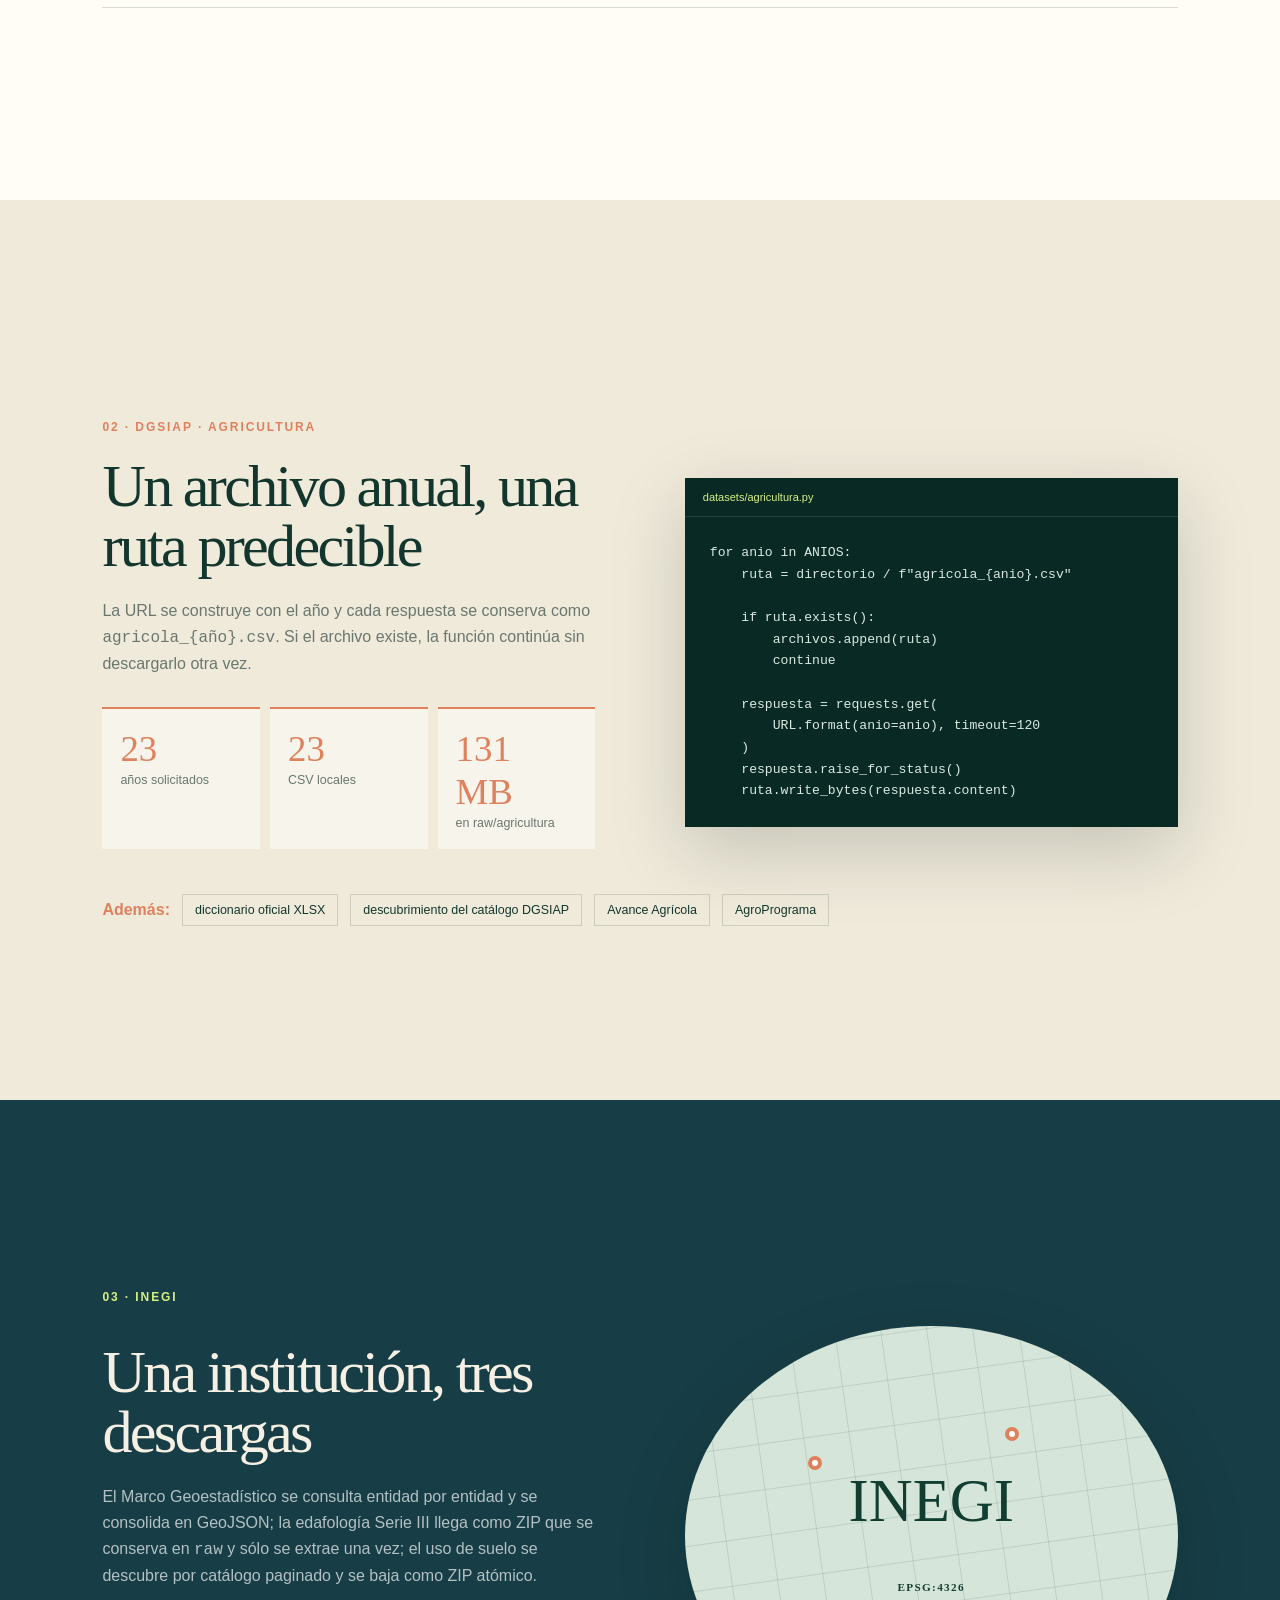
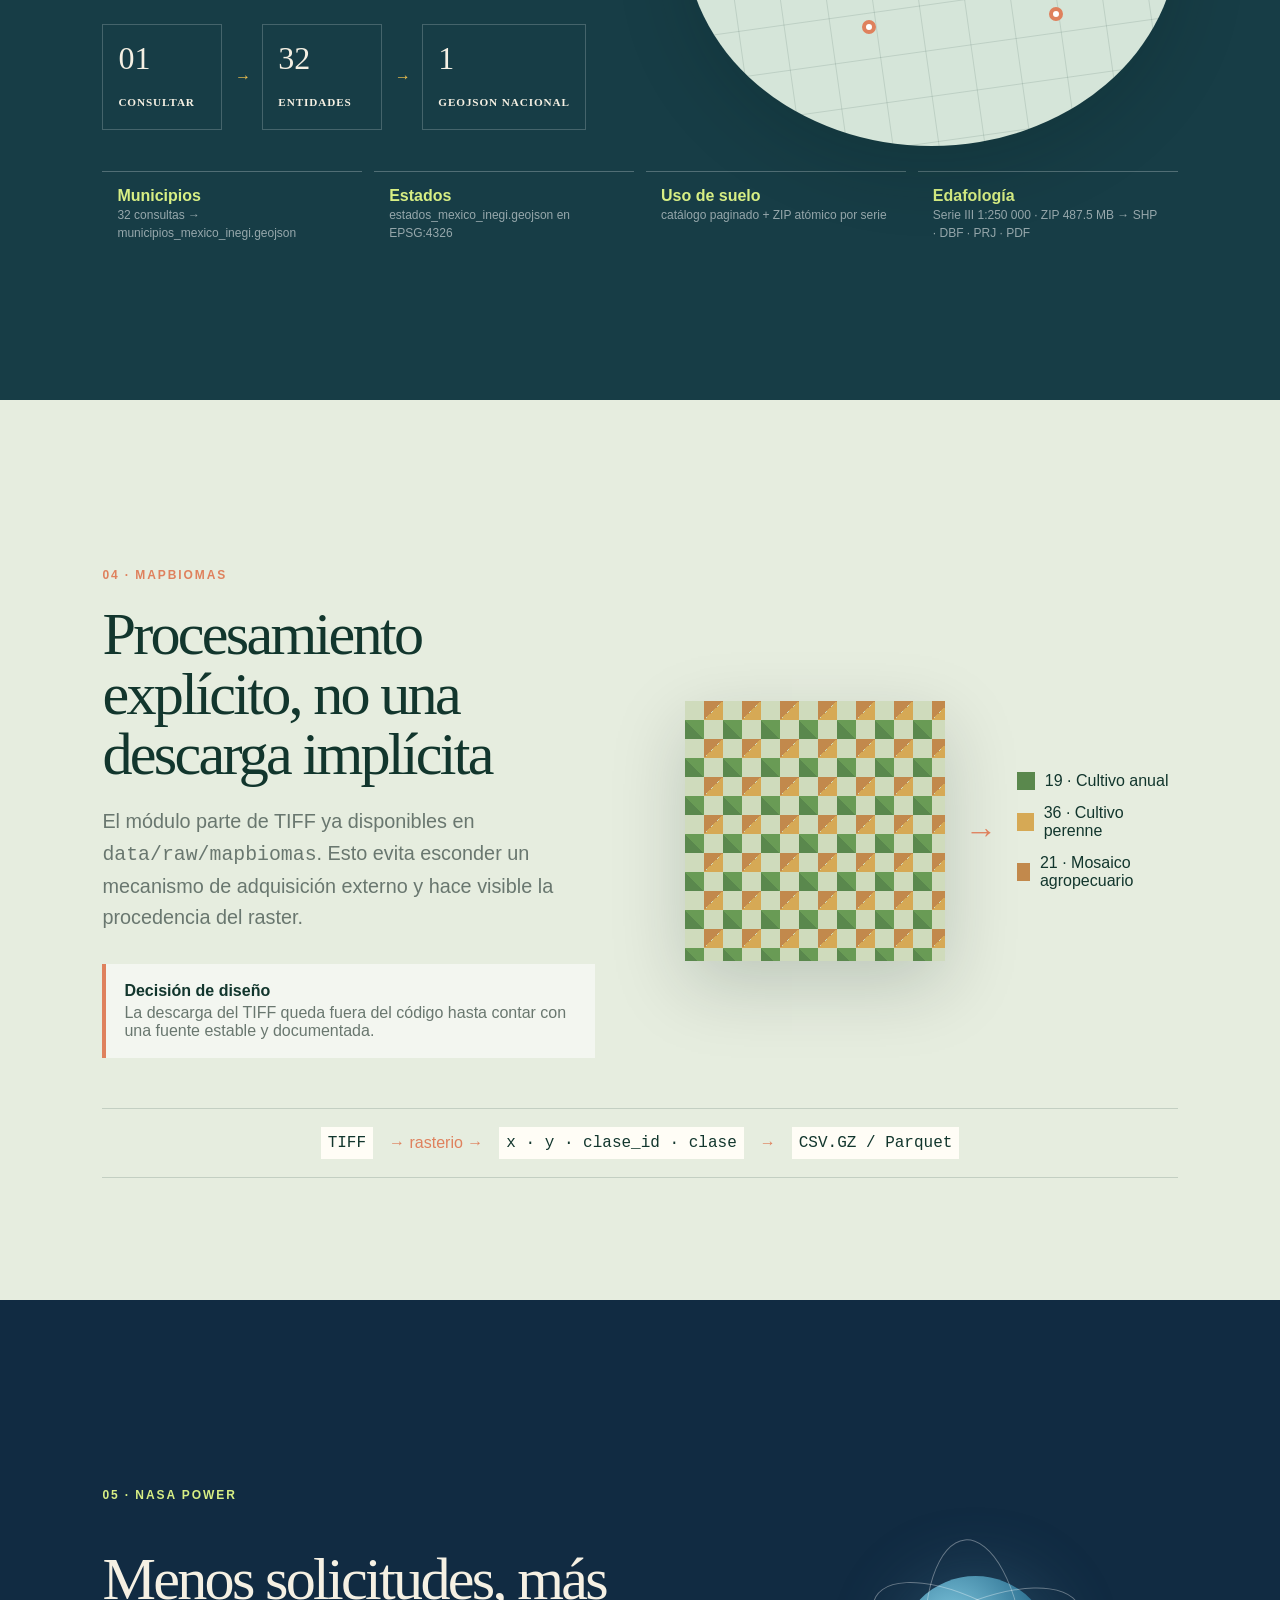
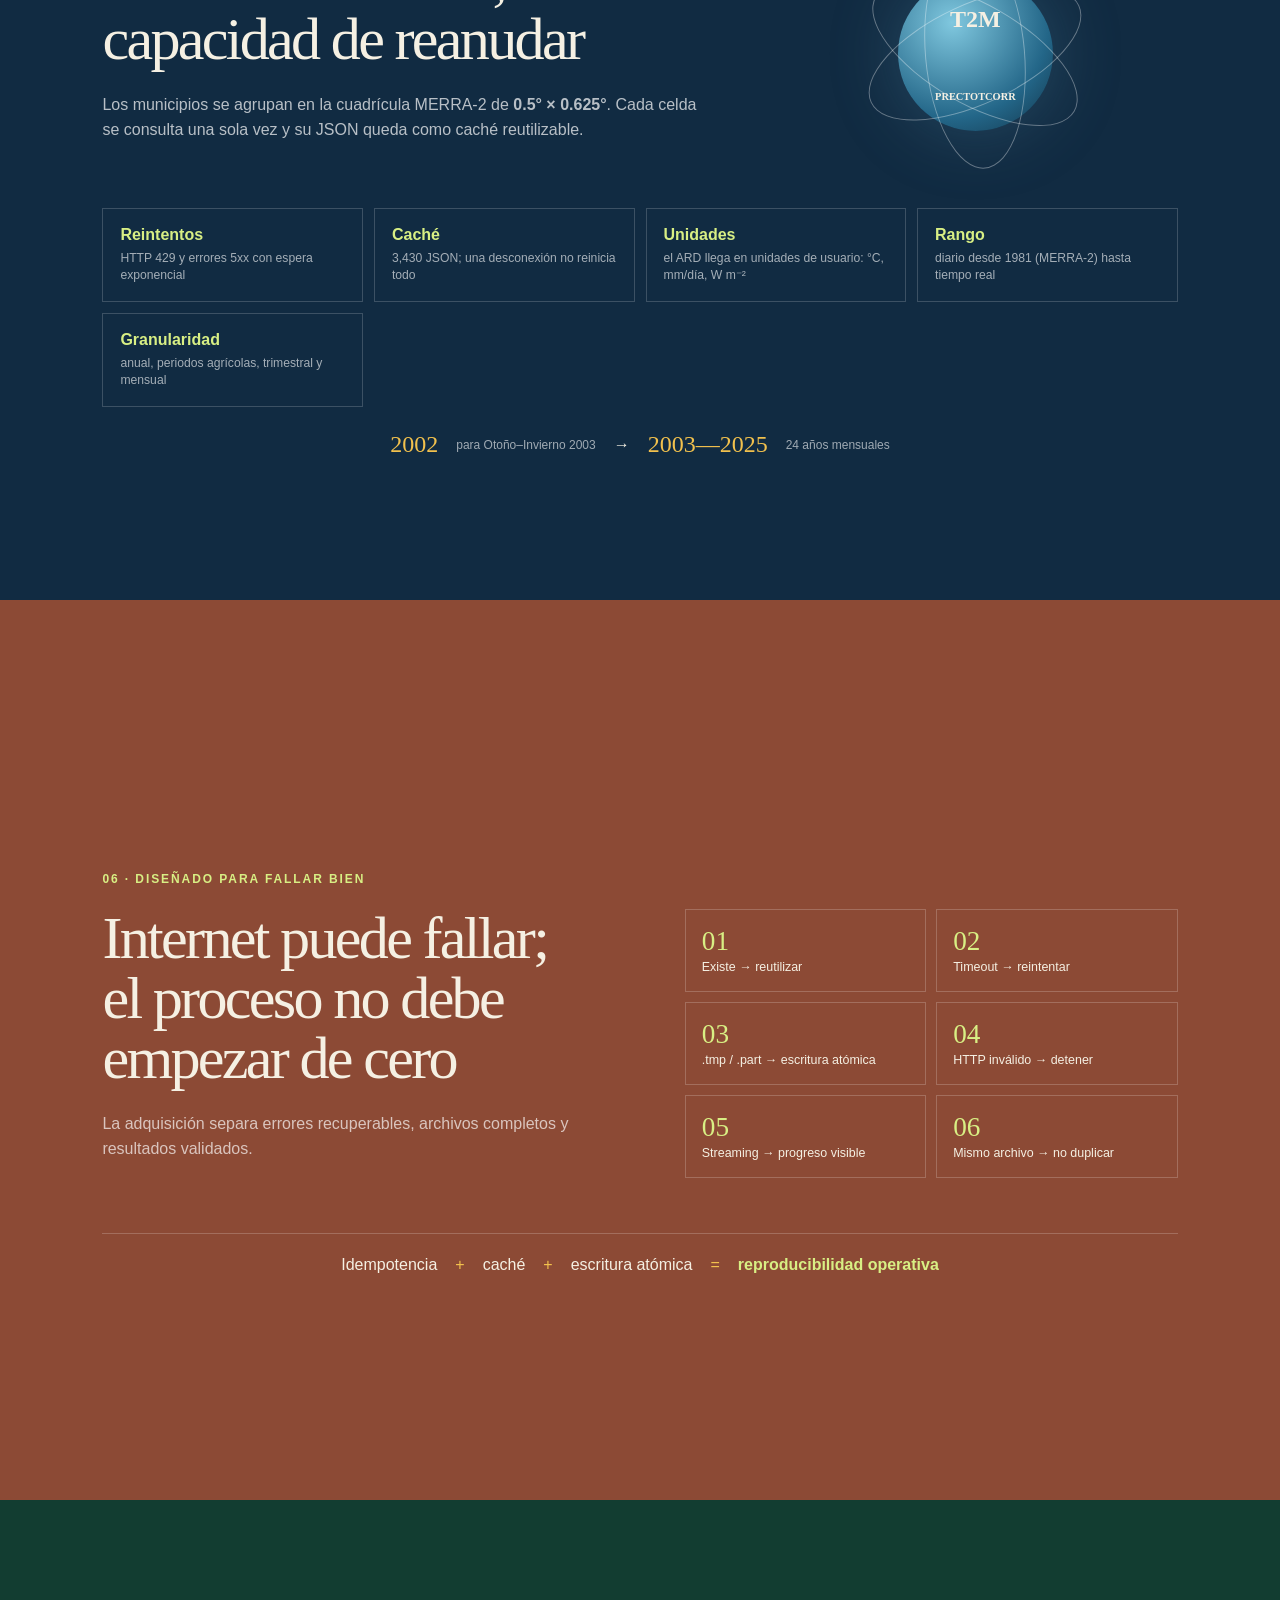
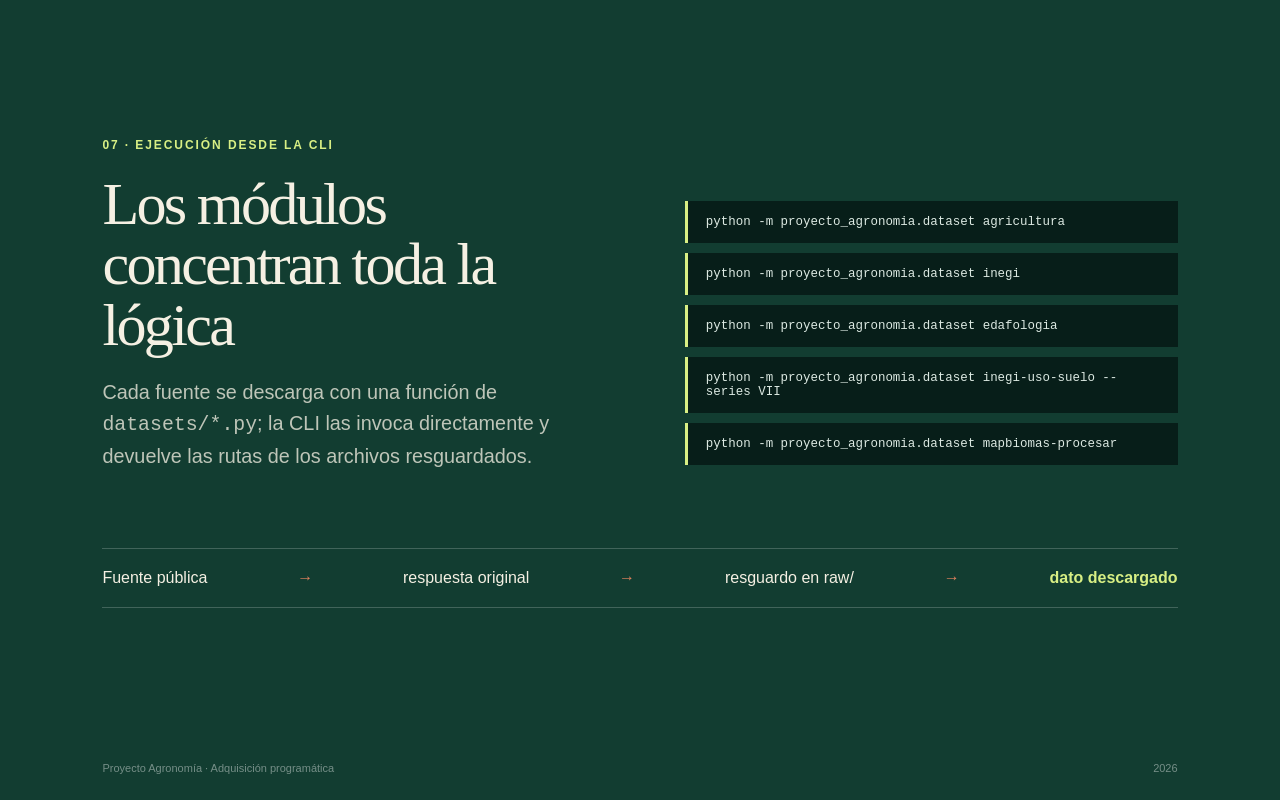
==== commit 2f0c5f3b: "Reestructuración modulo del proyecto" ====
--- a/reports/descarga_programatica/index.html
+++ b/reports/descarga_programatica/index.html
@@ -16,9 +16,8 @@
 
   <nav class="rail" aria-label="Secciones">
     <a href="#inicio" aria-label="Inicio"></a><a href="#arquitectura" aria-label="Arquitectura"></a>
-    <a href="#agricultura" aria-label="Agricultura"></a><a href="#inegi" aria-label="INEGI"></a>
-    <a href="#edafologia" aria-label="Edafología"></a><a href="#nasa" aria-label="NASA POWER"></a>
-    <a href="#mapbiomas" aria-label="MapBiomas"></a><a href="#notebooks" aria-label="Notebooks"></a>
+    <a href="#agricultura" aria-label="DGSIAP"></a><a href="#inegi" aria-label="INEGI"></a>
+    <a href="#mapbiomas" aria-label="MapBiomas"></a><a href="#nasa" aria-label="NASA POWER"></a>
     <a href="#resiliencia" aria-label="Resiliencia"></a><a href="#reproducir" aria-label="Reproducir"></a>
   </nav>
 
@@ -28,7 +27,7 @@
       <div class="hero-grid">
         <div>
           <h1>Del portal al dato, sin pasos invisibles</h1>
-          <p class="lead">Cinco módulos, una configuración central y notebooks verificables convierten fuentes públicas heterogéneas en datos listos para analizar.</p>
+          <p class="lead">Cinco módulos y una configuración central convierten fuentes públicas heterogéneas en archivos descargados y resguardados.</p>
           <a class="next-link" href="#arquitectura">Recorrer el flujo <span>↓</span></a>
         </div>
         <div class="terminal" aria-label="Ejemplo de ejecución">
@@ -48,7 +47,7 @@
     <section id="arquitectura" class="slide paper">
       <div class="section-number">01 · Una sola fuente de verdad</div>
       <div class="split">
-        <div><h2>Las rutas no viven dispersas en las notebooks</h2><p class="lead dark"><code>config.py</code> concentra periodos, URLs, parámetros y directorios. Cada módulo recibe rutas por defecto, pero permite sustituirlas en pruebas o ejecuciones especiales.</p></div>
+        <div><h2>Las rutas no viven dispersas en el código</h2><p class="lead dark"><code>config.py</code> concentra periodos, URLs, parámetros y directorios. Cada módulo recibe rutas por defecto, pero permite sustituirlas en pruebas o ejecuciones especiales.</p></div>
         <div class="config-card">
           <div><span>RAW</span><code>data/raw/{fuente}</code><small>Respuesta original, ZIP, JSON o TIFF</small></div>
           <div><span>INTERIM</span><code>data/interim/{fuente}</code><small>Geometrías y resultados intermedios</small></div>
@@ -56,11 +55,11 @@
           <div><span>REFERENCES</span><code>references/</code><small>Diccionarios oficiales</small></div>
         </div>
       </div>
-      <div class="flow" aria-label="Flujo de adquisición"><b>config.py</b><i>→</i><span>datasets/*.py</span><i>→</i><span>notebooks/descarga_*.ipynb</span><i>→</i><strong>validación</strong></div>
+      <div class="flow" aria-label="Flujo de adquisición"><b>config.py</b><i>→</i><span>datasets/*.py</span><i>→</i><strong>resguardo en raw/</strong></div>
     </section>
 
     <section id="agricultura" class="slide agriculture">
-      <div class="section-number">02 · Agricultura DGSIAP</div>
+      <div class="section-number">02 · DGSIAP · Agricultura</div>
       <div class="source-layout">
         <div>
           <h2>Un archivo anual, una ruta predecible</h2>
@@ -84,32 +83,34 @@
     </section>
 
     <section id="inegi" class="slide geo-slide">
-      <div class="section-number light">03 · Geografía INEGI</div>
+      <div class="section-number light">03 · INEGI</div>
       <div class="source-layout">
         <div>
-          <h2>Treinta y dos consultas forman un mapa nacional</h2>
-          <p>Las APIs de Marco Geoestadístico se consultan entidad por entidad. Las features se concatenan, se fija <code>EPSG:4326</code> y el resultado se guarda como GeoJSON.</p>
+          <h2>Una institución, tres descargas</h2>
+          <p>El Marco Geoestadístico se consulta entidad por entidad y se consolida en GeoJSON; la edafología Serie III llega como ZIP que se conserva en <code>raw</code> y sólo se extrae una vez; el uso de suelo se descubre por catálogo paginado y se baja como ZIP atómico.</p>
           <div class="geo-steps"><span>01<br><b>consultar</b></span><i>→</i><span>32<br><b>entidades</b></span><i>→</i><span>1<br><b>GeoJSON nacional</b></span></div>
         </div>
         <div class="map-motif" aria-hidden="true"><div class="map-grid"></div><span class="pin p1"></span><span class="pin p2"></span><span class="pin p3"></span><span class="pin p4"></span><b>INEGI<br><small>EPSG:4326</small></b></div>
       </div>
-      <div class="dual-note"><article><b>Municipios</b><span>municipios_mexico_inegi.geojson</span></article><article><b>Estados</b><span>estados_mexico_inegi.geojson</span></article><article><b>Uso de suelo</b><span>catálogo paginado + ZIP atómico</span></article></div>
-    </section>
-
-    <section id="edafologia" class="slide soil-slide">
-      <div class="section-number">04 · Edafología INEGI</div>
-      <div class="soil-layout">
-        <div>
-          <h2>Descargar una vez, conservar el original</h2>
-          <p class="lead dark">El conjunto Serie III a escala 1:250,000 llega como ZIP. Se transmite en bloques de 1 MB, se conserva en <code>raw</code> y sólo se extrae cuando la carpeta aún no existe.</p>
-          <ol class="pipeline-list"><li><b>GET con streaming</b><span>timeout de 300 segundos</span></li><li><b>ZIP original</b><span>trazabilidad de la fuente</span></li><li><b>Extracción controlada</b><span>capas de área y puntos</span></li><li><b>Diccionario PDF</b><span>referencia oficial separada</span></li></ol>
-        </div>
-        <div class="soil-stack"><div>ZIP<br><small>487.5 MB en raw</small></div><div>SHP</div><div>DBF</div><div>PRJ</div><div>PDF</div></div>
+      <div class="dual-note">
+        <article><b>Municipios</b><span>32 consultas → municipios_mexico_inegi.geojson</span></article>
+        <article><b>Estados</b><span>estados_mexico_inegi.geojson en EPSG:4326</span></article>
+        <article><b>Uso de suelo</b><span>catálogo paginado + ZIP atómico por serie</span></article>
+        <article><b>Edafología</b><span>Serie III 1:250 000 · ZIP 487.5 MB → SHP · DBF · PRJ · PDF</span></article>
       </div>
     </section>
 
+    <section id="mapbiomas" class="slide mapbiomas-slide">
+      <div class="section-number">04 · MapBiomas</div>
+      <div class="split">
+        <div><h2>Procesamiento explícito, no una descarga implícita</h2><p class="lead dark">El módulo parte de TIFF ya disponibles en <code>data/raw/mapbiomas</code>. Esto evita esconder un mecanismo de adquisición externo y hace visible la procedencia del raster.</p><div class="truth-note"><b>Decisión de diseño</b><span>La descarga del TIFF queda fuera del código hasta contar con una fuente estable y documentada.</span></div></div>
+        <div class="raster-demo"><div class="pixels"></div><div class="raster-arrow">→</div><div class="class-list"><span><i class="annual"></i>19 · Cultivo anual</span><span><i class="perennial"></i>36 · Cultivo perenne</span><span><i class="mosaic"></i>21 · Mosaico agropecuario</span></div></div>
+      </div>
+      <div class="output-line"><code>TIFF</code><i>→ rasterio →</i><code>x · y · clase_id · clase</code><i>→</i><code>CSV.GZ / Parquet</code></div>
+    </section>
+
     <section id="nasa" class="slide nasa-slide">
-      <div class="section-number light">05 · Clima NASA POWER</div>
+      <div class="section-number light">05 · NASA POWER</div>
       <div class="nasa-grid">
         <div><h2>Menos solicitudes, más capacidad de reanudar</h2><p>Los municipios se agrupan en la cuadrícula MERRA-2 de <b>0.5° × 0.625°</b>. Cada celda se consulta una sola vez y su JSON queda como caché reutilizable.</p></div>
         <div class="orbit"><div class="earth">T2M<br><span>PRECTOTCORR</span></div><i></i><i></i><i></i></div>
@@ -117,53 +118,29 @@
       <div class="nasa-cards">
         <article><b>Reintentos</b><span>HTTP 429 y errores 5xx con espera exponencial</span></article>
         <article><b>Caché</b><span>3,430 JSON; una desconexión no reinicia todo</span></article>
-        <article><b>Integridad</b><span>−999 se transforma en nulo y se cuentan días válidos</span></article>
+        <article><b>Unidades</b><span>el ARD llega en unidades de usuario: °C, mm/día, W m⁻²</span></article>
+        <article><b>Rango</b><span>diario desde 1981 (MERRA-2) hasta tiempo real</span></article>
         <article><b>Granularidad</b><span>anual, periodos agrícolas, trimestral y mensual</span></article>
       </div>
       <div class="calendar"><span>2002</span><i>para Otoño–Invierno 2003</i><b>→</b><span>2003—2025</span><i>24 años mensuales</i></div>
     </section>
 
-    <section id="mapbiomas" class="slide mapbiomas-slide">
-      <div class="section-number">06 · MapBiomas</div>
-      <div class="split">
-        <div><h2>Procesamiento explícito, no una descarga implícita</h2><p class="lead dark">El módulo parte de TIFF ya disponibles en <code>data/raw/mapbiomas</code>. Esto evita esconder un mecanismo de adquisición externo y hace visible la procedencia del raster.</p><div class="truth-note"><b>Decisión de diseño</b><span>La descarga del TIFF queda fuera del código hasta contar con una fuente estable y documentada.</span></div></div>
-        <div class="raster-demo"><div class="pixels"></div><div class="raster-arrow">→</div><div class="class-list"><span><i class="annual"></i>19 · Cultivo anual</span><span><i class="perennial"></i>36 · Cultivo perenne</span><span><i class="mosaic"></i>21 · Mosaico agropecuario</span></div></div>
-      </div>
-      <div class="output-line"><code>TIFF</code><i>→ rasterio →</i><code>x · y · clase_id · clase</code><i>→</i><code>CSV.GZ / Parquet</code></div>
-    </section>
-
-    <section id="notebooks" class="slide notebook-slide">
-      <div class="section-number">07 · Notebooks como evidencia ejecutable</div>
-      <h2>Las notebooks orquestan; los módulos hacen el trabajo</h2>
-      <div class="notebook-grid">
-        <article><div class="nb-head"><i></i><b>descarga_agricola.ipynb</b></div><pre><code>archivos = descargar_datos_agricolas(ANIOS)
-print(f"Archivos disponibles: {len(archivos)}")</code></pre><span>Descarga · disponibilidad · diccionario</span></article>
-        <article><div class="nb-head"><i></i><b>descarga_clima_nasa.ipynb</b></div><pre><code>descargar_clima_nasa_mensual_por_celdas(
-    municipios, inicio=2003, fin=2025
-)</code></pre><span>Puntos INEGI · caché · validación nacional</span></article>
-        <article><div class="nb-head"><i></i><b>descarga_edafologia.ipynb</b></div><pre><code>ruta = descargar_edafologia_inegi()
-capas = list(ruta.rglob("*.shp"))</code></pre><span>ZIP · extracción · inspección de capas</span></article>
-        <article><div class="nb-head"><i></i><b>descargar_inegi.ipynb</b></div><pre><code>municipios = obtener_municipios_inegi()
-estados = obtener_estados_inegi()</code></pre><span>GeoJSON · coordenadas representativas</span></article>
-      </div>
-    </section>
-
     <section id="resiliencia" class="slide resilience-slide">
-      <div class="section-number light">08 · Diseñado para fallar bien</div>
+      <div class="section-number light">06 · Diseñado para fallar bien</div>
       <div class="resilience-layout">
         <div><h2>Internet puede fallar; el proceso no debe empezar de cero</h2><p>La adquisición separa errores recuperables, archivos completos y resultados validados.</p></div>
-        <div class="checks"><article><b>01</b><span>Existe → reutilizar</span></article><article><b>02</b><span>Timeout → reintentar</span></article><article><b>03</b><span>.tmp / .part → escritura atómica</span></article><article><b>04</b><span>HTTP inválido → detener</span></article><article><b>05</b><span>Clave duplicada → rechazar</span></article><article><b>06</b><span>Días incompletos → nulo explícito</span></article></div>
+        <div class="checks"><article><b>01</b><span>Existe → reutilizar</span></article><article><b>02</b><span>Timeout → reintentar</span></article><article><b>03</b><span>.tmp / .part → escritura atómica</span></article><article><b>04</b><span>HTTP inválido → detener</span></article><article><b>05</b><span>Streaming → progreso visible</span></article><article><b>06</b><span>Mismo archivo → no duplicar</span></article></div>
       </div>
-      <div class="principle">Idempotencia <i>+</i> caché <i>+</i> validaciones <i>=</i> <strong>reproducibilidad operativa</strong></div>
+      <div class="principle">Idempotencia <i>+</i> caché <i>+</i> escritura atómica <i>=</i> <strong>reproducibilidad operativa</strong></div>
     </section>
 
     <section id="reproducir" class="slide final">
-      <div class="section-number light">09 · Dos formas de ejecutar</div>
+      <div class="section-number light">07 · Ejecución desde la CLI</div>
       <div class="final-grid">
-        <div><h2>La misma lógica, con o sin notebook</h2><p class="lead">Las notebooks documentan. La CLI automatiza. Ambas llaman a las mismas funciones del paquete.</p></div>
+        <div><h2>Los módulos concentran toda la lógica</h2><p class="lead">Cada fuente se descarga con una función de <code>datasets/*.py</code>; la CLI las invoca directamente y devuelve las rutas de los archivos resguardados.</p></div>
         <div class="commands"><code>python -m proyecto_agronomia.dataset agricultura</code><code>python -m proyecto_agronomia.dataset inegi</code><code>python -m proyecto_agronomia.dataset edafologia</code><code>python -m proyecto_agronomia.dataset inegi-uso-suelo --series VII</code><code>python -m proyecto_agronomia.dataset mapbiomas-procesar</code></div>
       </div>
-      <div class="closing"><span>Fuente pública</span><i>→</i><span>respuesta original</span><i>→</i><span>validación</span><i>→</i><b>dato reproducible</b></div>
+      <div class="closing"><span>Fuente pública</span><i>→</i><span>respuesta original</span><i>→</i><span>resguardo en raw/</span><i>→</i><b>dato descargado</b></div>
       <footer><span>Proyecto Agronomía · Adquisición programática</span><span>2026</span></footer>
     </section>
   </main>
--- a/reports/descarga_programatica/styles.css
+++ b/reports/descarga_programatica/styles.css
@@ -2,7 +2,7 @@
 *{box-sizing:border-box}html{scroll-behavior:smooth;scroll-snap-type:y mandatory}body{margin:0;color:var(--ink);background:var(--cream);font-family:Inter,Aptos,"Segoe UI",sans-serif}button,a{font:inherit}.chrome{position:fixed;inset:0 0 auto;height:72px;padding:0 4vw;display:flex;align-items:center;justify-content:space-between;z-index:20;color:var(--ink)}.brand{display:flex;align-items:center;gap:12px;color:inherit;text-decoration:none;font-weight:750}.brand-mark{display:grid;place-items:center;width:38px;height:38px;border-radius:50%;color:var(--lime);background:var(--forest);font:700 13px ui-monospace,monospace}.chrome-actions{display:flex;align-items:center;gap:18px;font-size:12px;letter-spacing:.08em;text-transform:uppercase}.chrome button{border:1px solid currentColor;border-radius:999px;background:transparent;color:inherit;padding:8px 13px;cursor:pointer}.progress{position:absolute;left:0;right:0;bottom:0;height:2px;background:rgba(18,54,45,.12)}.progress span{display:block;height:100%;background:var(--clay);transition:width .35s}.rail{position:fixed;right:24px;top:50%;transform:translateY(-50%);display:grid;gap:10px;z-index:30}.rail a{width:8px;height:8px;border:1px solid currentColor;border-radius:50%;color:var(--ink);opacity:.42}.rail a.active{opacity:1;background:currentColor;transform:scale(1.4)}
 .slide{min-height:100vh;scroll-snap-align:start;position:relative;padding:108px 8vw 62px;overflow:hidden;display:flex;flex-direction:column;justify-content:center}.section-number,.eyebrow{margin-bottom:22px;color:var(--clay);font-size:12px;font-weight:800;text-transform:uppercase;letter-spacing:.16em}.section-number.light{color:var(--lime)}h1,h2{font-family:Georgia,"Times New Roman",serif;letter-spacing:-.045em;font-weight:500}h1{max-width:800px;margin:0;font-size:clamp(3.5rem,7vw,7.3rem);line-height:.92}h2{max-width:820px;margin:0 0 22px;font-size:clamp(2.5rem,4.7vw,5rem);line-height:1}.lead{max-width:720px;font-size:clamp(1.05rem,1.55vw,1.4rem);line-height:1.6;color:rgba(245,240,227,.76)}.lead.dark{color:var(--muted)}p{line-height:1.6}code,pre{font-family:"Cascadia Code",Consolas,monospace}.hero{color:var(--cream);background:var(--forest)}.hero-grid{display:grid;grid-template-columns:1.1fr .9fr;gap:6vw;align-items:center}.hero .eyebrow{color:var(--lime)}.next-link{display:inline-flex;gap:16px;align-items:center;margin-top:20px;color:var(--cream);text-decoration:none;border-bottom:1px solid rgba(245,240,227,.4);padding-bottom:7px}.next-link span{color:var(--lime);font-size:1.5rem}.source-note{position:absolute;bottom:28px;color:rgba(245,240,227,.48);font-size:12px}.terminal{border:1px solid rgba(255,255,255,.17);background:#071e19;box-shadow:var(--shadow);transform:rotate(1deg)}.terminal-bar{height:42px;padding:0 14px;display:flex;gap:7px;align-items:center;border-bottom:1px solid rgba(255,255,255,.1)}.terminal-bar i{width:9px;height:9px;border-radius:50%;background:var(--clay)}.terminal-bar i:nth-child(2){background:var(--gold)}.terminal-bar i:nth-child(3){background:var(--lime)}.terminal-bar span{margin-left:auto;color:rgba(255,255,255,.4);font-size:10px}.terminal pre{margin:0;padding:28px;min-height:310px;color:#b8c9c2;font-size:clamp(.75rem,1.1vw,.95rem);line-height:1.75;white-space:pre-wrap}.terminal em{color:var(--gold)}.terminal b{color:var(--blue)}.terminal strong{color:var(--lime)}
 .paper{background:var(--paper)}.split,.source-layout,.soil-layout,.resilience-layout,.final-grid{display:grid;grid-template-columns:1fr 1fr;gap:7vw;align-items:center}.config-card{display:grid;gap:10px}.config-card>div{display:grid;grid-template-columns:95px 1fr;gap:5px 14px;padding:17px 20px;border:1px solid var(--line);background:rgba(245,240,227,.55)}.config-card span{grid-row:1/3;color:var(--clay);font-weight:800;font-size:11px;letter-spacing:.1em}.config-card code{font-size:.9rem}.config-card small{color:var(--muted)}.flow{margin-top:55px;padding:20px 0;display:flex;justify-content:space-between;align-items:center;border-block:1px solid var(--line)}.flow i,.output-line i,.closing i{color:var(--clay);font-style:normal}.agriculture{background:#f0eadb}.source-layout p{max-width:720px;color:var(--muted)}.kpis{display:grid;grid-template-columns:repeat(3,1fr);gap:10px;margin-top:30px}.kpis article{padding:18px;border-top:2px solid var(--clay);background:rgba(255,255,255,.45)}.kpis strong{display:block;font:500 2.3rem Georgia;color:var(--clay)}.kpis span{font-size:.78rem;color:var(--muted)}.code-card{background:var(--deep);color:#dce9e2;box-shadow:var(--shadow)}.file-label{padding:13px 18px;border-bottom:1px solid rgba(255,255,255,.1);color:var(--lime);font-size:11px}.code-card pre{margin:0;padding:25px;overflow:auto;font-size:.82rem;line-height:1.65}.evidence{display:flex;gap:12px;align-items:center;margin-top:45px;flex-wrap:wrap}.evidence span{padding:8px 12px;border:1px solid var(--line);font-size:.78rem}.evidence b{color:var(--clay)}
-.geo-slide{color:var(--cream);background:#173d46}.geo-slide p{color:rgba(255,255,255,.68)}.geo-steps{display:flex;align-items:center;gap:12px;margin-top:35px}.geo-steps span{min-width:120px;padding:15px;border:1px solid rgba(255,255,255,.2);font:500 2rem Georgia}.geo-steps b{font:700 .7rem Inter;text-transform:uppercase;letter-spacing:.08em}.geo-steps i{color:var(--gold)}.map-motif{height:420px;position:relative;border-radius:50%;overflow:hidden;background:#d5e5d9;box-shadow:var(--shadow)}.map-grid{position:absolute;inset:0;background-image:linear-gradient(rgba(18,54,45,.12) 1px,transparent 1px),linear-gradient(90deg,rgba(18,54,45,.12) 1px,transparent 1px);background-size:38px 38px;transform:rotate(-8deg) scale(1.2)}.map-motif>b{position:absolute;left:50%;top:50%;transform:translate(-50%,-50%);color:var(--forest);font:500 3.8rem Georgia;text-align:center}.map-motif small{font:700 .7rem Inter;letter-spacing:.12em}.pin{position:absolute;width:14px;height:14px;border:4px solid var(--clay);border-radius:50%;background:#fff}.p1{left:25%;top:31%}.p2{left:65%;top:24%}.p3{left:36%;top:70%}.p4{left:74%;top:67%}.dual-note{display:grid;grid-template-columns:repeat(3,1fr);gap:12px;margin-top:25px}.dual-note article{padding:15px;border-top:1px solid rgba(255,255,255,.25)}.dual-note b{display:block;color:var(--lime)}.dual-note span{font-size:.75rem;color:rgba(255,255,255,.55)}
+.geo-slide{color:var(--cream);background:#173d46}.geo-slide p{color:rgba(255,255,255,.68)}.geo-steps{display:flex;align-items:center;gap:12px;margin-top:35px}.geo-steps span{min-width:120px;padding:15px;border:1px solid rgba(255,255,255,.2);font:500 2rem Georgia}.geo-steps b{font:700 .7rem Inter;text-transform:uppercase;letter-spacing:.08em}.geo-steps i{color:var(--gold)}.map-motif{height:420px;position:relative;border-radius:50%;overflow:hidden;background:#d5e5d9;box-shadow:var(--shadow)}.map-grid{position:absolute;inset:0;background-image:linear-gradient(rgba(18,54,45,.12) 1px,transparent 1px),linear-gradient(90deg,rgba(18,54,45,.12) 1px,transparent 1px);background-size:38px 38px;transform:rotate(-8deg) scale(1.2)}.map-motif>b{position:absolute;left:50%;top:50%;transform:translate(-50%,-50%);color:var(--forest);font:500 3.8rem Georgia;text-align:center}.map-motif small{font:700 .7rem Inter;letter-spacing:.12em}.pin{position:absolute;width:14px;height:14px;border:4px solid var(--clay);border-radius:50%;background:#fff}.p1{left:25%;top:31%}.p2{left:65%;top:24%}.p3{left:36%;top:70%}.p4{left:74%;top:67%}.dual-note{display:grid;grid-template-columns:repeat(4,1fr);gap:12px;margin-top:25px}.dual-note article{padding:15px;border-top:1px solid rgba(255,255,255,.25)}.dual-note b{display:block;color:var(--lime)}.dual-note span{font-size:.75rem;color:rgba(255,255,255,.55)}
 .soil-slide{background:#e9dfc9}.pipeline-list{list-style:none;padding:0;margin:30px 0 0;display:grid;grid-template-columns:1fr 1fr;gap:12px}.pipeline-list li{padding:16px;border:1px solid var(--line);background:rgba(255,255,255,.4)}.pipeline-list b,.pipeline-list span{display:block}.pipeline-list b{color:var(--clay)}.pipeline-list span{margin-top:5px;color:var(--muted);font-size:.78rem}.soil-stack{height:430px;position:relative}.soil-stack div{position:absolute;display:grid;place-items:center;width:62%;height:240px;border:1px solid rgba(18,54,45,.25);background:var(--paper);box-shadow:0 18px 40px rgba(18,54,45,.12);font:500 3rem Georgia}.soil-stack small{font:700 .7rem Inter;color:var(--muted)}.soil-stack div:nth-child(1){left:0;top:0;background:#d8aa77}.soil-stack div:nth-child(2){left:10%;top:45px}.soil-stack div:nth-child(3){left:20%;top:90px}.soil-stack div:nth-child(4){left:30%;top:135px}.soil-stack div:nth-child(5){left:40%;top:180px;background:var(--forest);color:white}
 .nasa-slide{color:var(--cream);background:#112b42}.nasa-grid{display:grid;grid-template-columns:1.2fr .8fr;gap:5vw;align-items:center}.nasa-grid p{max-width:750px;color:rgba(255,255,255,.7)}.orbit{height:260px;position:relative;display:grid;place-items:center}.earth{width:155px;height:155px;border-radius:50%;display:grid;place-items:center;text-align:center;background:radial-gradient(circle at 35% 30%,#80c8df,#236688 65%,#123348);box-shadow:0 0 70px rgba(105,169,197,.25);font:600 1.5rem Georgia}.earth span{font:700 .65rem Inter}.orbit i{position:absolute;width:230px;height:100px;border:1px solid rgba(255,255,255,.35);border-radius:50%;transform:rotate(-25deg)}.orbit i:nth-child(3){transform:rotate(30deg)}.orbit i:nth-child(4){transform:rotate(85deg)}.nasa-cards{display:grid;grid-template-columns:repeat(4,1fr);gap:11px;margin-top:24px}.nasa-cards article{padding:17px;border:1px solid rgba(255,255,255,.18)}.nasa-cards b,.nasa-cards span{display:block}.nasa-cards b{color:var(--lime)}.nasa-cards span{margin-top:6px;color:rgba(255,255,255,.62);font-size:.76rem;line-height:1.4}.calendar{display:flex;justify-content:center;gap:18px;align-items:center;margin-top:24px}.calendar span{font:500 1.5rem Georgia;color:var(--gold)}.calendar i{font-style:normal;color:rgba(255,255,255,.6);font-size:.75rem}
 .mapbiomas-slide{background:#e6eddf}.truth-note{margin-top:30px;padding:18px;border-left:4px solid var(--clay);background:rgba(255,255,255,.55)}.truth-note b,.truth-note span{display:block}.truth-note span{color:var(--muted);margin-top:4px}.raster-demo{display:grid;grid-template-columns:1fr auto 1fr;gap:20px;align-items:center}.pixels{width:260px;height:260px;background-color:#cfdbbc;background-image:linear-gradient(45deg,#5a884d 25%,transparent 25%),linear-gradient(-45deg,#d6a955 25%,transparent 25%),linear-gradient(45deg,transparent 75%,#699b55 75%),linear-gradient(-45deg,transparent 75%,#c2894c 75%);background-size:38px 38px;background-position:0 0,0 19px,19px -19px,-19px 0;image-rendering:pixelated;box-shadow:var(--shadow)}.raster-arrow{font-size:2rem;color:var(--clay)}.class-list{display:grid;gap:14px}.class-list span{display:flex;align-items:center;gap:10px}.class-list i{width:18px;height:18px}.annual{background:#5a884d}.perennial{background:#d6a955}.mosaic{background:#c2894c}.output-line{display:flex;justify-content:center;align-items:center;gap:16px;margin-top:50px;padding:18px;border-block:1px solid var(--line)}.output-line code{padding:7px;background:var(--paper)}
